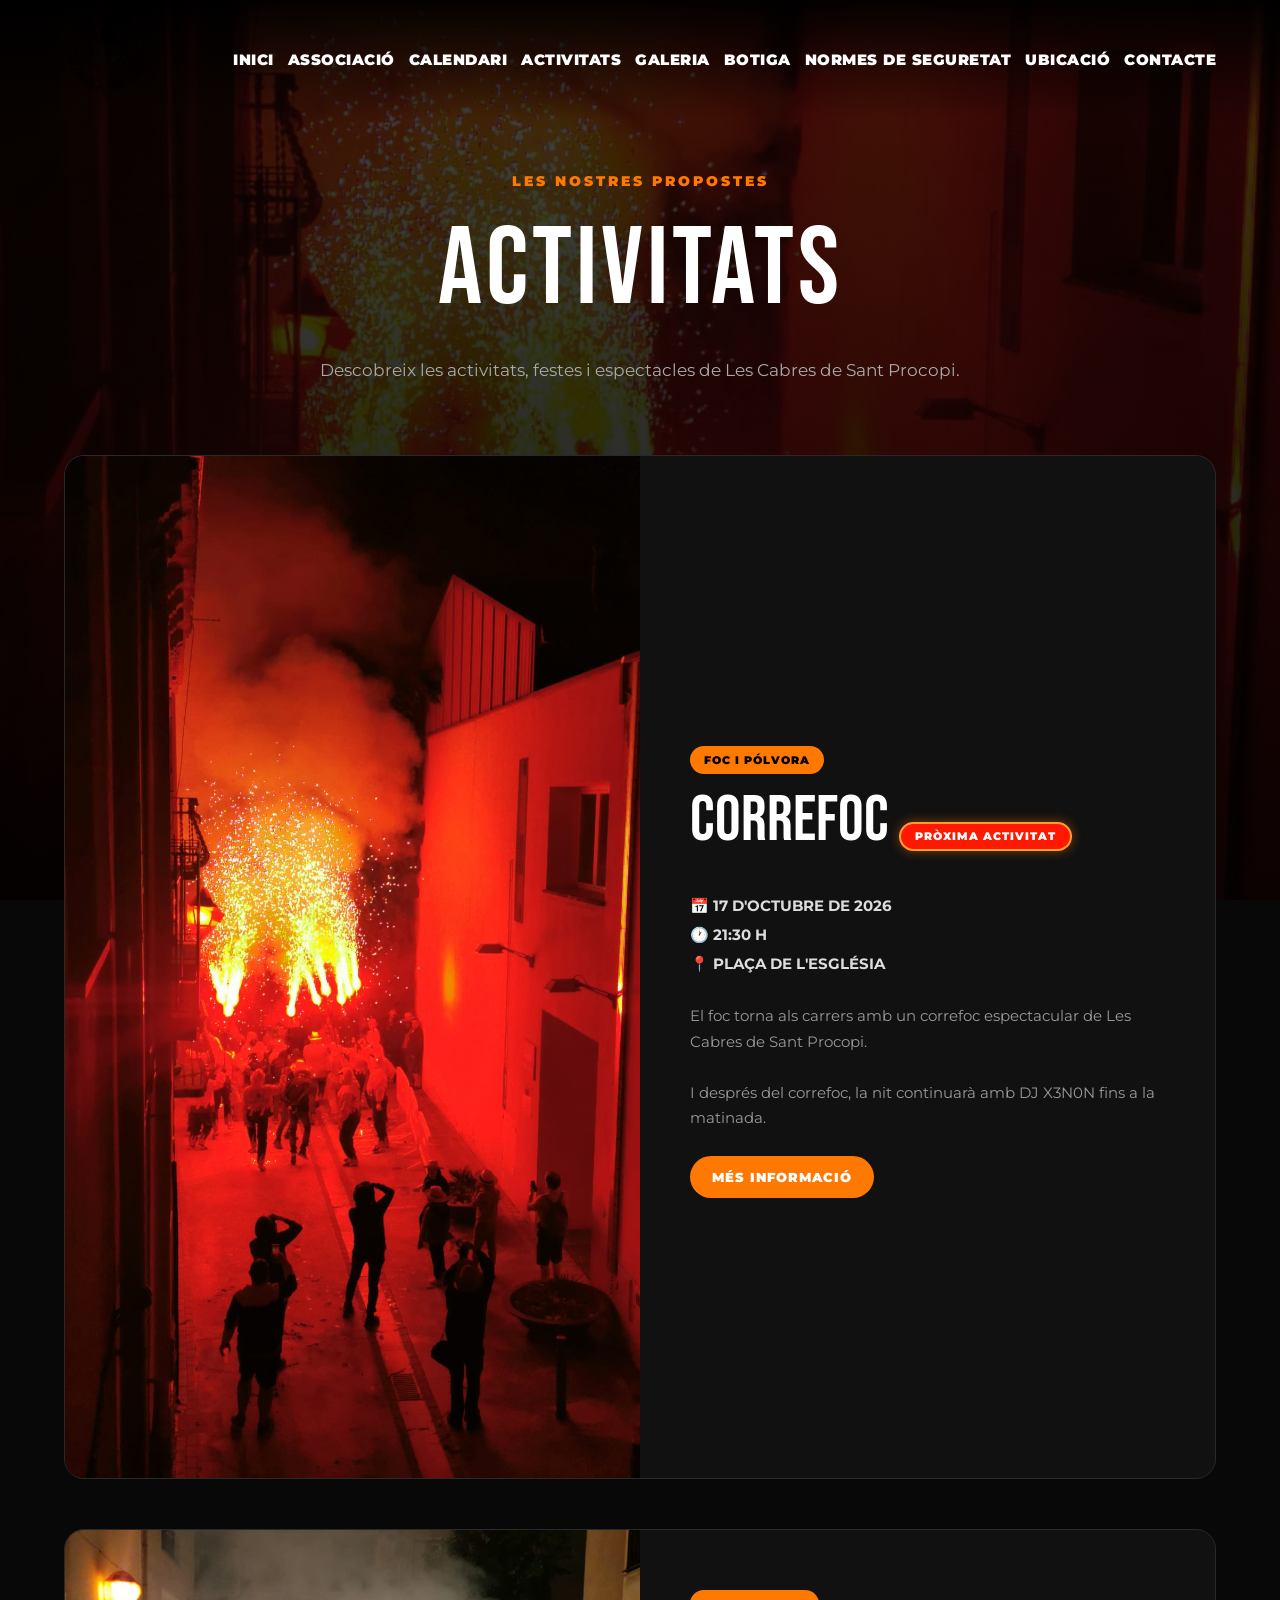
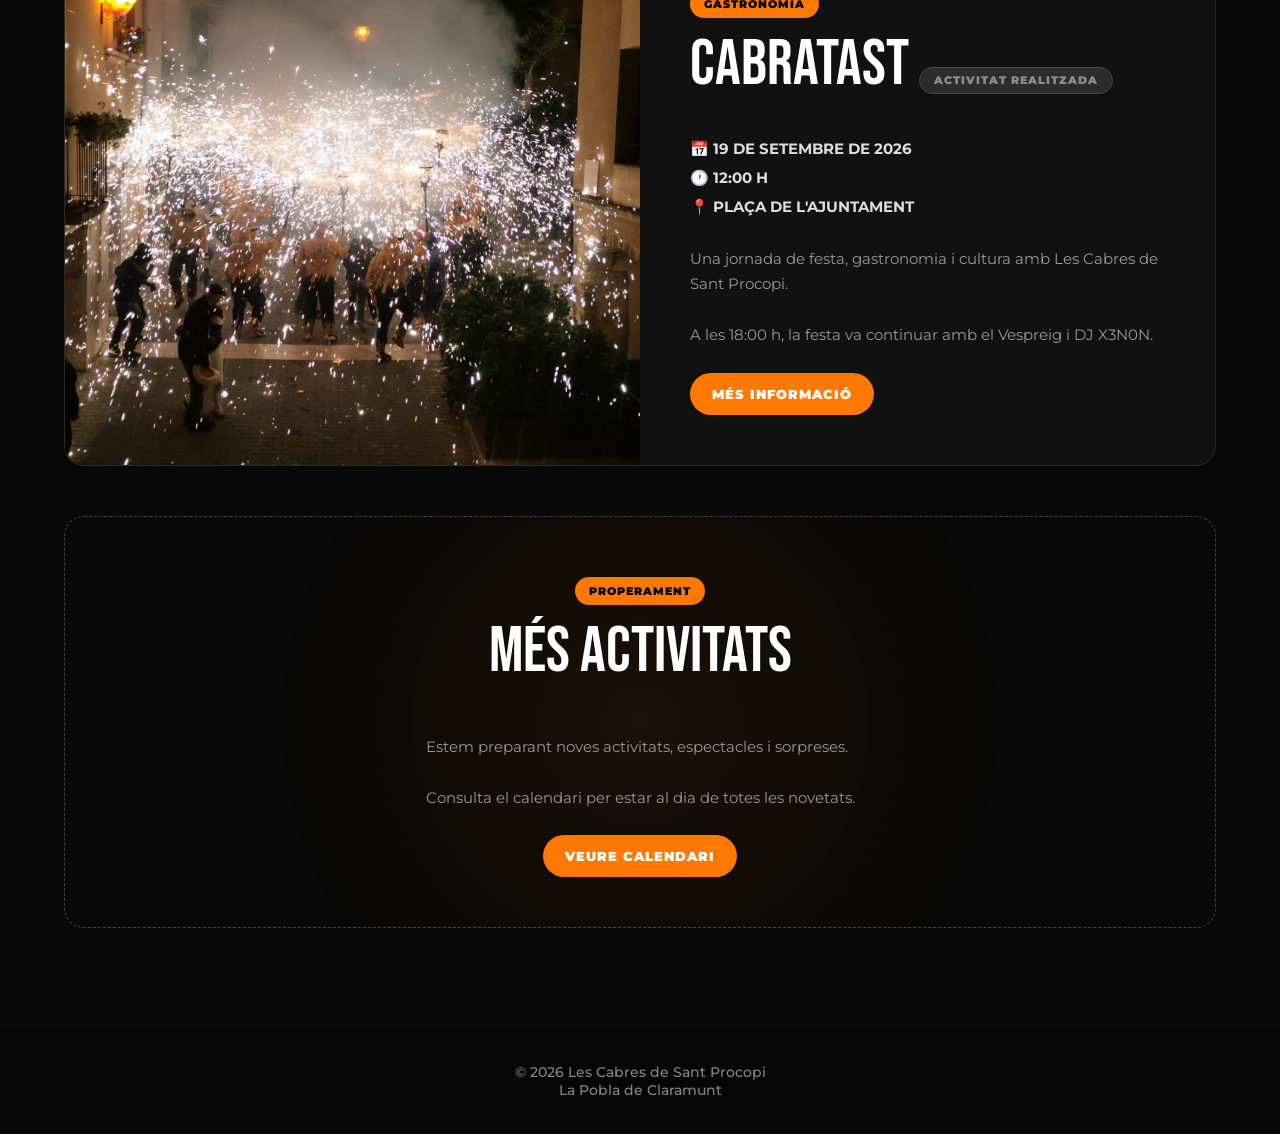
==== activitats.html @ ef7e0728 "Actualització de la web" ====
<!DOCTYPE html>
<html lang="ca">

<head>

    <meta charset="UTF-8">

    <meta name="viewport" content="width=device-width, initial-scale=1.0">

    <title>
        Activitats | Les Cabres de Sant Procopi
    </title>

    <link rel="stylesheet" href="css/estil.css">

</head>


<body>


    <header class="capcalera">

        <a href="index.html" class="logo">

            <img src="imatges/logo.png" alt="Les Cabres de Sant Procopi">

        </a>


        <nav class="menu">

            <a href="index.html">INICI</a>
            <a href="associacio.html">ASSOCIACIÓ</a>
            <a href="calendari.html">CALENDARI</a>
            <a href="activitats.html">ACTIVITATS</a>
            <a href="galeria.html">GALERIA</a>
            <a href="botiga.html">BOTIGA</a>
            <a href="normes de seguretat.html">NORMES DE SEGURETAT</a>
            <a href="ubicacio.html">UBICACIÓ</a>
            <a href="contacte.html">CONTACTE</a>

        </nav>

    </header>



    <main class="pagina-activitats">


        <section class="capcalera-activitats">

            <p class="petit-titol">
                LES NOSTRES PROPOSTES
            </p>

            <h1>
                ACTIVITATS
            </h1>

            <p>
                Descobreix les activitats, festes i
                espectacles de Les Cabres de Sant Procopi.
            </p>

        </section>



        <section class="llista-activitats">

            <!-- CORREFOC -->

            <article class="targeta-activitat">

                <div class="imatge-activitat">

                    <img src="imatges/foto3.jpg" alt="Correfoc">

                </div>


                <div class="contingut-activitat">

                    <span class="etiqueta-activitat">
                        FOC I PÓLVORA
                    </span>

                    <h2>
                        CORREFOC
                        <span class="etiqueta-activitat etiqueta-proxima">
                            PRÒXIMA ACTIVITAT
                        </span>
                    </h2>

                    <p class="data-activitat">
                        📅 17 D'OCTUBRE DE 2026
                    </p>

                    <p class="hora-activitat">
                        🕐 21:30 H
                    </p>

                    <p class="lloc-activitat">
                        📍 PLAÇA DE L'ESGLÉSIA
                    </p>

                    <p class="descripcio-activitat">

                        El foc torna als carrers amb un
                        correfoc espectacular de
                        Les Cabres de Sant Procopi.

                        <br><br>

                        I després del correfoc,
                        la nit continuarà amb
                        DJ X3N0N fins a la matinada.

                    </p>

                    <a href="correfoc.html" class="boto">
                        MÉS INFORMACIÓ
                    </a>

                </div>

            </article>
            <!-- CABRATAST -->

            <article class="targeta-activitat">

                <div class="imatge-activitat">

                    <img src="imatges/foto2.jpg" alt="Cabratast">

                </div>


                <div class="contingut-activitat">

                    <span class="etiqueta-activitat">
                        GASTRONOMIA
                    </span>

                    <h2>
                        CABRATAST
                        <span class="etiqueta-activitat etiqueta-passada">
                            ACTIVITAT REALITZADA
                        </span>
                    </h2>

                    <p class="data-activitat">
                        📅 19 DE SETEMBRE DE 2026
                    </p>

                    <p class="hora-activitat">
                        🕐 12:00 H
                    </p>

                    <p class="lloc-activitat">
                        📍 PLAÇA DE L'AJUNTAMENT
                    </p>

                    <p class="descripcio-activitat">

                        Una jornada de festa,
                        gastronomia i cultura amb
                        Les Cabres de Sant Procopi.

                        <br><br>

                        A les 18:00 h, la festa va continuar
                        amb el Vespreig i DJ X3N0N.

                    </p>

                    <a href="cabratast.html" class="boto">
                        MÉS INFORMACIÓ
                    </a>

                </div>

            </article>



            <!-- PROPERAMENT -->

            <article class="targeta-activitat targeta-propera">

                <div class="contingut-activitat">

                    <span class="etiqueta-activitat">
                        PROPERAMENT
                    </span>

                    <h2>
                        MÉS ACTIVITATS
                    </h2>

                    <p class="descripcio-activitat">

                        Estem preparant noves activitats,
                        espectacles i sorpreses.

                        <br><br>

                        Consulta el calendari per estar
                        al dia de totes les novetats.

                    </p>

                    <a href="calendari.html" class="boto">
                        VEURE CALENDARI
                    </a>

                </div>

            </article>


        </section>

    </main>



    <footer>

        <p>
            © 2026 Les Cabres de Sant Procopi
        </p>

        <p>
            La Pobla de Claramunt
        </p>

    </footer>


    <script src="js/script.js"></script>

</body>

</html>
---- css/estil.css ----
/* =====================================================
   LES CABRES DE SANT PROCOPI
   ESTIL GENERAL DE LA WEB
===================================================== */

@import url('https://fonts.googleapis.com/css2?family=Bebas+Neue&family=Montserrat:wght@400;500;600;700;800;900&display=swap');


/* =====================================================
   CONFIGURACIÓ GENERAL
===================================================== */

* {
    margin: 0;
    padding: 0;
    box-sizing: border-box;
}

html {
    scroll-behavior: smooth;
}

body {
    font-family: 'Montserrat', sans-serif;
    background-color: #080808;
    color: white;
}


/* =====================================================
   CAPÇALERA / MENÚ
===================================================== */

.capcalera {
    position: absolute;
    top: 0;
    left: 0;

    width: 100%;

    display: flex;
    align-items: center;
    justify-content: space-between;

    padding: 15px 5%;

    z-index: 100;

    background: linear-gradient(to bottom,
            rgba(0, 0, 0, 0.95),
            rgba(0, 0, 0, 0));
}

.logo {
    display: block;
}

.logo img {
    width: 85px;
    height: 85px;

    object-fit: contain;

    transition: 0.3s;
}

.logo img:hover {
    transform: scale(1.08);
}

.menu {
    display: flex;
    align-items: center;

    gap: 28px;
}

.menu a {
    color: white;

    text-decoration: none;

    font-family: 'Montserrat', sans-serif;

    font-size: 15px;

    font-weight: 900;

    text-transform: uppercase;

    letter-spacing: 0.5px;

    position: relative;

    transition: 0.3s;
}

.menu a:hover {
    color: #ff8c00;

    transform: translateY(-2px);
}

.menu a::after {
    content: "";

    position: absolute;

    left: 0;
    bottom: -8px;

    width: 0;
    height: 3px;

    border-radius: 5px;

    background-color: #ff8c00;

    transition: 0.3s;
}

.menu a:hover::after {
    width: 100%;
}


/* =====================================================
   PORTADA - INICI
===================================================== */

.portada {
    min-height: 100vh;

    display: flex;
    align-items: center;
    justify-content: center;

    text-align: center;

    position: relative;

    background:
        linear-gradient(rgba(0, 0, 0, 0.35),
            rgba(0, 0, 0, 0.9)),
        url("../imatges/foto1.jpg");

    background-size: cover;
    background-position: center;
}

.contingut-portada {
    padding: 140px 20px 70px;

    max-width: 1100px;
}

.logo-portada {
    width: 250px;
    max-width: 65vw;

    margin-bottom: 25px;

    filter:
        drop-shadow(0 0 10px rgba(255, 140, 0, 0.5)) drop-shadow(0 0 30px rgba(255, 140, 0, 0.25));

    transition: 0.4s;
}

.logo-portada:hover {
    transform: scale(1.05);

    filter:
        drop-shadow(0 0 15px rgba(255, 140, 0, 0.8)) drop-shadow(0 0 40px rgba(255, 140, 0, 0.5));
}

.portada h1 {
    font-family: 'Bebas Neue', sans-serif;

    font-size: clamp(55px, 9vw, 115px);

    font-weight: 400;

    letter-spacing: 5px;

    line-height: 0.95;

    color: white;

    text-shadow:
        0 4px 15px rgba(0, 0, 0, 0.9),
        0 0 30px rgba(0, 0, 0, 0.8);
}

.subtitol {
    font-family: 'Montserrat', sans-serif;

    font-size: clamp(20px, 3vw, 32px);

    font-weight: 900;

    text-transform: uppercase;

    letter-spacing: 5px;

    margin-top: 25px;
    margin-bottom: 40px;

    color: #ff9d2e;

    text-shadow:
        0 0 10px rgba(255, 140, 0, 0.4);
}


/* =====================================================
   BOTONS
===================================================== */

.botons-portada {
    display: flex;

    justify-content: center;
    align-items: center;

    gap: 18px;

    flex-wrap: wrap;
}

.boto {
    display: inline-block;

    padding: 16px 34px;

    background-color: #ff7800;

    color: white;

    text-decoration: none;

    border-radius: 50px;

    font-family: 'Montserrat', sans-serif;

    font-size: 15px;

    font-weight: 900;

    text-transform: uppercase;

    letter-spacing: 1px;

    transition: 0.3s;
}

.boto:hover {
    transform: translateY(-5px) scale(1.03);

    background-color: #ff9d2e;

    box-shadow:
        0 0 12px #ff7800,
        0 0 30px rgba(255, 120, 0, 0.5),
        0 0 60px rgba(255, 120, 0, 0.2);
}

.boto-secundari {
    background-color: rgba(0, 0, 0, 0.25);

    border: 2px solid #ff7800;

    backdrop-filter: blur(5px);
}

.boto-secundari:hover {
    background-color: #ff7800;
}


/* =====================================================
   PRESENTACIÓ
===================================================== */

.presentacio {
    text-align: center;

    max-width: 900px;

    margin: auto;

    padding: 110px 20px;
}

.presentacio h2 {
    font-family: 'Bebas Neue', sans-serif;

    font-size: 65px;

    letter-spacing: 3px;

    margin-bottom: 25px;

    color: #ff8c00;
}

.presentacio p {
    font-size: 18px;

    font-weight: 500;

    line-height: 1.8;

    margin-bottom: 12px;

    color: #dddddd;
}


/* =====================================================
   TARGETES
===================================================== */

.apartats {
    display: grid;

    grid-template-columns:
        repeat(3, 1fr);

    gap: 25px;

    max-width: 1150px;

    margin: auto;

    padding: 20px;
}

.targeta {
    padding: 45px 30px;

    background-color: #111111;

    border: 1px solid #292929;

    border-radius: 18px;

    text-align: center;

    text-decoration: none;

    color: white;

    transition: 0.35s;
}

.targeta:hover {
    transform: translateY(-10px);

    border-color: #ff7800;

    box-shadow:
        0 0 20px rgba(255, 120, 0, 0.2),
        0 0 45px rgba(255, 120, 0, 0.08);
}

.icona {
    font-size: 50px;

    display: block;

    margin-bottom: 20px;
}

.targeta h3 {
    font-family: 'Bebas Neue', sans-serif;

    font-size: 38px;

    letter-spacing: 2px;

    color: #ff8c00;

    margin-bottom: 12px;
}

.targeta p {
    font-size: 15px;

    font-weight: 500;

    color: #cccccc;

    line-height: 1.6;
}


/* =====================================================
   BOTIGA
===================================================== */

.seccio-botiga {
    text-align: center;

    margin-top: 100px;

    padding: 120px 20px;

    background:
        linear-gradient(rgba(0, 0, 0, 0.7),
            rgba(0, 0, 0, 0.92)),
        url("../imatges/foto2.jpg");

    background-size: cover;

    background-position: center;
}

.seccio-botiga h2 {
    font-family: 'Bebas Neue', sans-serif;

    font-size: 70px;

    letter-spacing: 3px;

    color: #ff8c00;

    margin-bottom: 15px;
}

.seccio-botiga p {
    font-size: 18px;

    font-weight: 500;

    margin-bottom: 35px;
}


/* =====================================================
   PÀGINES INTERIORS
===================================================== */

.pagina {
    padding-top: 120px;
}


/* =====================================================
   CAPÇALERA DE LES PÀGINES
===================================================== */

.capcalera-pagina {
    min-height: 45vh;

    display: flex;

    flex-direction: column;

    align-items: center;

    justify-content: center;

    text-align: center;

    padding: 80px 20px;

    background:
        linear-gradient(rgba(0, 0, 0, 0.55),
            rgba(0, 0, 0, 0.9)),
        url("../imatges/foto3.jpg");

    background-size: cover;

    background-position: center;
}

.capcalera-pagina h1 {
    font-family: 'Bebas Neue', sans-serif;

    font-size: clamp(60px, 10vw, 110px);

    letter-spacing: 5px;

    line-height: 1;

    color: white;

    text-shadow:
        0 0 20px rgba(0, 0, 0, 0.9);
}

.capcalera-pagina p {
    margin-top: 20px;

    font-size: 20px;

    font-weight: 900;

    color: #ff9d2e;

    text-transform: uppercase;

    letter-spacing: 3px;
}


/* =====================================================
   ASSOCIACIÓ
===================================================== */

.contingut-associacio {
    max-width: 1150px;

    margin: auto;

    padding: 100px 25px;

    display: grid;

    grid-template-columns: 1fr 1fr;

    gap: 60px;

    align-items: center;
}

.text-associacio h2 {
    font-family: 'Bebas Neue', sans-serif;

    font-size: 65px;

    letter-spacing: 3px;

    color: #ff8c00;

    margin-bottom: 25px;
}

.text-associacio p {
    color: #dddddd;

    font-size: 17px;

    font-weight: 500;

    line-height: 1.8;

    margin-bottom: 20px;
}

.imatge-associacio {
    overflow: hidden;

    border-radius: 20px;

    border: 1px solid #333;

    box-shadow:
        0 0 30px rgba(255, 120, 0, 0.1);
}

.imatge-associacio img {
    width: 100%;

    display: block;

    transition: 0.5s;
}

.imatge-associacio:hover img {
    transform: scale(1.06);
}


/* =====================================================
   FOC I TRADICIÓ
===================================================== */

.seccio-foc {
    text-align: center;

    max-width: 900px;

    margin: auto;

    padding: 80px 25px 110px;
}

.seccio-foc h2 {
    font-family: 'Bebas Neue', sans-serif;

    font-size: 70px;

    letter-spacing: 3px;

    color: #ff8c00;

    margin-bottom: 20px;
}

.seccio-foc p {
    color: #cccccc;

    font-size: 18px;

    line-height: 1.8;
}

.enllacos {
    max-width: 900px;

    margin: auto;

    padding: 0 25px 100px;

    display: grid;

    grid-template-columns: 1fr 1fr;

    gap: 25px;
}


/* =====================================================
   CALENDARI
===================================================== */

.zona-calendari {
    max-width: 1100px;

    margin: auto;

    padding: 100px 25px;

    display: grid;

    grid-template-columns: 1.4fr 0.8fr;

    gap: 40px;

    align-items: start;
}

.calendari {
    background-color: #111111;

    border: 1px solid #292929;

    border-radius: 20px;

    padding: 30px;

    box-shadow:
        0 0 30px rgba(255, 120, 0, 0.08);
}

.capcalera-calendari {
    display: flex;

    align-items: center;

    justify-content: space-between;

    margin-bottom: 30px;
}

.capcalera-calendari h2 {
    font-family: 'Bebas Neue', sans-serif;

    font-size: 45px;

    letter-spacing: 2px;

    color: white;

    text-align: center;
}

.boto-calendari {
    width: 48px;

    height: 48px;

    border-radius: 50%;

    border: 2px solid #ff7800;

    background-color: transparent;

    color: #ff7800;

    font-size: 35px;

    line-height: 35px;

    cursor: pointer;

    transition: 0.3s;
}

.boto-calendari:hover {
    background-color: #ff7800;

    color: white;

    transform: scale(1.1);

    box-shadow:
        0 0 20px rgba(255, 120, 0, 0.5);
}

.dies-setmana {
    display: grid;

    grid-template-columns:
        repeat(7, 1fr);

    gap: 8px;

    margin-bottom: 10px;
}

.dies-setmana div {
    text-align: center;

    font-size: 13px;

    font-weight: 900;

    color: #ff8c00;

    padding: 10px 0;
}

.dies-calendari {
    display: grid;

    grid-template-columns:
        repeat(7, 1fr);

    gap: 8px;
}


/* =====================================================
   DIES CALENDARI
===================================================== */

.dia {
    width: 100%;

    aspect-ratio: 1 / 1;

    border: 1px solid #292929;

    background-color: #181818;

    color: white;

    border-radius: 10px;

    font-family: 'Montserrat', sans-serif;

    font-size: 15px;

    font-weight: 700;

    cursor: pointer;

    transition: 0.25s;

    box-sizing: border-box;
}

.dia:hover {
    background-color: #ff7800;

    border-color: #ff7800;

    transform: scale(1.05);

    box-shadow:
        0 0 15px rgba(255, 120, 0, 0.35);
}

.dia.buit {
    visibility: hidden;

    pointer-events: none;
}

.dia.avui {
    border: 2px solid #ff9d2e;

    color: #ff9d2e;
}


/* =====================================================
   ACTIVITATS DEL CALENDARI
===================================================== */

.dia.te-activitat {
    position: relative;

    display: flex;

    flex-direction: column;

    align-items: center;

    justify-content: center;

    gap: 3px;

    background: #ff7800;

    color: #000;

    border: 3px solid #ff9d2e;

    font-weight: 900;

    box-shadow:
        0 0 20px rgba(255, 120, 0, 0.65);
}

.dia.te-activitat:hover {
    background: #ff9d2e;

    transform: scale(1.06);

    box-shadow:
        0 0 25px rgba(255, 120, 0, 0.75);
}


/* ACTIVITAT FUTURA */

.dia.activitat-futura {
    background: #ff7800;

    color: #000;

    border: 3px solid #ff9d2e;

    opacity: 1;
}


/* ACTIVITAT PASSADA */

.dia.activitat-passada {
    background: #3a3a3a;

    color: #999;

    border: 2px solid #555;

    box-shadow: none;

    opacity: 0.65;
}

.dia.activitat-passada:hover {
    background: #4a4a4a;

    transform: scale(1.04);

    opacity: 0.85;
}


/* TEXT DINS DEL QUADRAT */

.dia .estat-activitat {
    display: block;

    font-family: 'Montserrat', sans-serif;

    font-size: 7px;

    line-height: 1;

    font-weight: 900;

    letter-spacing: 0;

    pointer-events: none;
}

.dia.activitat-futura .estat-activitat {
    color: #000;
}

.dia.activitat-passada .estat-activitat {
    color: #aaa;
}


/* =====================================================
   INFORMACIÓ DEL CALENDARI
===================================================== */

.informacio-activitat {
    background-color: #111111;

    border: 1px solid #292929;

    border-radius: 20px;

    padding: 45px 30px;

    text-align: center;

    min-height: 280px;

    display: flex;

    flex-direction: column;

    justify-content: center;

    align-items: center;

    transition: 0.3s;
}

.informacio-activitat:hover {
    border-color: #ff7800;

    box-shadow:
        0 0 25px rgba(255, 120, 0, 0.12);
}

.icona-calendari {
    font-size: 55px;

    margin-bottom: 15px;
}

.informacio-activitat h2 {
    font-family: 'Bebas Neue', sans-serif;

    font-size: 40px;

    letter-spacing: 2px;

    color: #ff8c00;

    margin-bottom: 15px;
}

.informacio-activitat p {
    color: #cccccc;

    font-size: 15px;

    line-height: 1.6;
}

.detalls-activitat {
    width: 100%;

    text-align: left;

    margin: 15px 0;
}

.detalls-activitat p {
    padding: 8px 0;

    border-bottom: 1px solid #292929;
}

.detalls-activitat strong {
    color: #ff9d2e;
}

.descripcio-activitat {
    margin-top: 10px;

    text-align: left;
}

.boto-calendari-enllac {
    margin-top: 25px;

    padding: 13px 25px;

    font-size: 13px;
}


/* =====================================================
   PEU DE PÀGINA
===================================================== */

footer {
    text-align: center;

    padding: 35px 20px;

    background-color: #050505;

    color: #888888;

    font-size: 14px;

    font-weight: 500;
}


/* =====================================================
   PÀGINA CORREFOC
===================================================== */

.hero-correfoc {
    min-height: 85vh;

    display: flex;

    align-items: center;

    justify-content: center;

    text-align: center;

    padding: 150px 25px 100px;

    position: relative;

    background:
        linear-gradient(rgba(0, 0, 0, 0.35),
            rgba(0, 0, 0, 0.95)),
        url("../imatges/foto3.jpg");

    background-size: cover;

    background-position: center;
}

.hero-correfoc::after {
    content: "";

    position: absolute;

    inset: 0;

    background:
        radial-gradient(circle at center,
            rgba(255, 120, 0, 0.18),
            transparent 55%);

    pointer-events: none;
}

.hero-correfoc-contingut {
    position: relative;

    z-index: 2;

    max-width: 1000px;
}

.etiqueta-correfoc {
    display: inline-block;

    padding: 10px 20px;

    border: 1px solid #ff7800;

    border-radius: 50px;

    color: #ff9d2e;

    font-size: 13px;

    font-weight: 900;

    letter-spacing: 3px;

    margin-bottom: 25px;
}

.hero-correfoc h1 {
    font-family: 'Bebas Neue', sans-serif;

    font-size: clamp(90px,
            17vw,
            200px);

    line-height: 0.8;

    letter-spacing: 8px;

    color: white;

    text-shadow:
        0 0 10px rgba(255, 255, 255, 0.3),
        0 0 35px rgba(255, 120, 0, 0.4),
        0 10px 30px rgba(0, 0, 0, 0.9);
}

.subtitol-correfoc {
    margin-top: 35px;

    margin-bottom: 50px;

    font-size: 21px;

    font-weight: 700;

    letter-spacing: 3px;

    text-transform: uppercase;

    color: #ff9d2e;
}

.info-correfoc {
    display: flex;

    justify-content: center;

    align-items: stretch;

    flex-wrap: wrap;

    gap: 15px;
}

.info-item {
    min-width: 220px;

    padding: 20px 25px;

    background: rgba(10, 10, 10, 0.8);

    border: 1px solid #333;

    border-radius: 12px;

    backdrop-filter: blur(8px);

    display: flex;

    flex-direction: column;

    gap: 8px;
}

.info-item span {
    font-size: 27px;
}

.info-item strong {
    font-size: 13px;

    letter-spacing: 1px;

    color: white;
}

.contingut-correfoc {
    max-width: 1100px;

    margin: auto;

    padding: 120px 25px;

    display: grid;

    grid-template-columns: 1.3fr 0.7fr;

    gap: 70px;

    align-items: center;
}

.petit-titol {
    color: #ff8c00;

    font-size: 13px;

    font-weight: 900;

    letter-spacing: 4px;
}

.text-correfoc h2 {
    font-family: 'Bebas Neue', sans-serif;

    font-size: 80px;

    line-height: 0.9;

    letter-spacing: 3px;

    margin: 15px 0 30px;
}

.text-correfoc p {
    color: #cccccc;

    font-size: 17px;

    line-height: 1.9;

    margin-bottom: 20px;
}

.text-correfoc strong {
    color: #ff9d2e;
}

.targeta-dades-correfoc {
    background: #111111;

    border: 1px solid #292929;

    border-radius: 20px;

    padding: 40px 30px;

    box-shadow:
        0 0 35px rgba(255,
            120,
            0,
            0.08);
}

.icona-foc {
    font-size: 55px;

    margin-bottom: 10px;
}

.targeta-dades-correfoc h3 {
    font-family: 'Bebas Neue', sans-serif;

    color: #ff8c00;

    font-size: 40px;

    letter-spacing: 2px;

    margin-bottom: 25px;
}

.dada-correfoc {
    display: flex;

    flex-direction: column;

    gap: 5px;

    padding: 15px 0;

    border-bottom: 1px solid #292929;
}

.dada-correfoc:last-child {
    border-bottom: none;
}

.dada-correfoc span {
    color: #777;

    font-size: 11px;

    font-weight: 900;

    letter-spacing: 2px;
}

.dada-correfoc strong {
    color: white;

    font-size: 15px;
}

.seccio-dj {
    min-height: 55vh;

    display: flex;

    align-items: center;

    justify-content: center;

    text-align: center;

    padding: 100px 25px;

    background:
        linear-gradient(rgba(0, 0, 0, 0.6),
            rgba(0, 0, 0, 0.9)),
        url("../imatges/foto2.jpg");

    background-size: cover;

    background-position: center;
}

.dj-contingut {
    max-width: 850px;
}

.dj-contingut h2 {
    font-family: 'Bebas Neue', sans-serif;

    font-size: clamp(80px,
            12vw,
            150px);

    line-height: 0.9;

    letter-spacing: 5px;

    margin: 20px 0;

    color: white;

    text-shadow:
        0 0 30px rgba(255,
            120,
            0,
            0.4);
}

.dj-contingut p {
    font-size: 20px;

    color: #cccccc;

    margin-bottom: 30px;
}

.dj-etiqueta {
    display: inline-block;

    padding: 14px 25px;

    border-radius: 50px;

    background: #ff7800;

    color: white;

    font-size: 13px;

    font-weight: 900;

    letter-spacing: 2px;
}

.tornar-calendari {
    text-align: center;

    padding: 110px 25px;
}

.tornar-calendari h2 {
    font-family: 'Bebas Neue', sans-serif;

    font-size: 65px;

    letter-spacing: 3px;

    color: #ff8c00;

    margin-bottom: 15px;
}

.tornar-calendari p {
    color: #cccccc;

    margin-bottom: 30px;
}


/* =====================================================
   CABRATAST
===================================================== */

.hero-cabratast {
    min-height: 75vh;

    display: flex;

    align-items: center;

    justify-content: center;

    text-align: center;

    padding: 100px 30px;

    position: relative;

    overflow: hidden;

    background:
        linear-gradient(rgba(0, 0, 0, 0.70),
            rgba(0, 0, 0, 0.88)),
        url("../imatges/foto2.jpg") center/cover no-repeat;
}

.hero-cabratast::after {
    content: "";

    position: absolute;

    inset: 0;

    background:
        radial-gradient(circle at center,
            rgba(255, 90, 0, 0.20),
            transparent 55%);

    pointer-events: none;
}

.hero-cabratast-contingut {
    position: relative;

    z-index: 2;

    max-width: 1000px;
}

.etiqueta-cabratast {
    display: inline-block;

    margin-bottom: 15px;

    font-family: "Montserrat", sans-serif;

    font-size: 13px;

    font-weight: 800;

    letter-spacing: 4px;

    color: #ff6500;
}

.hero-cabratast h1 {
    margin: 0;

    font-family: "Bebas Neue", sans-serif;

    font-size: clamp(80px,
            14vw,
            190px);

    line-height: 0.85;

    letter-spacing: 4px;

    color: white;
}

.subtitol-cabratast {
    margin: 25px 0 40px;

    font-family: "Montserrat", sans-serif;

    font-size: 20px;

    font-weight: 600;

    color: #dddddd;
}

.info-cabratast {
    display: flex;

    justify-content: center;

    flex-wrap: wrap;

    gap: 18px;
}

.info-cabratast .info-item {
    display: flex;

    align-items: center;

    gap: 10px;

    padding: 15px 22px;

    border: 1px solid rgba(255,
            101,
            0,
            0.5);

    background: rgba(0,
            0,
            0,
            0.65);
}

.info-cabratast .info-item span {
    font-size: 20px;
}

.info-cabratast .info-item strong {
    font-family: "Montserrat", sans-serif;

    font-size: 12px;

    letter-spacing: 1px;

    color: white;
}

.activitat-passada {
    display: inline-block;

    margin-top: 30px;

    padding: 10px 22px;

    font-family: "Montserrat", sans-serif;

    font-size: 11px;

    font-weight: 900;

    letter-spacing: 2px;

    border: 1px solid #777;

    color: #bbbbbb;
}

.contingut-cabratast {
    max-width: 1200px;

    margin: 0 auto;

    padding: 100px 30px;

    display: grid;

    grid-template-columns: 1.4fr 0.8fr;

    gap: 70px;

    align-items: center;
}

.text-cabratast h2 {
    margin: 10px 0 30px;

    font-family: "Bebas Neue", sans-serif;

    font-size: 70px;

    letter-spacing: 2px;
}

.text-cabratast p {
    margin-bottom: 20px;

    font-family: "Montserrat", sans-serif;

    font-size: 16px;

    line-height: 1.8;

    color: #cccccc;
}

.text-cabratast strong {
    color: white;
}

.targeta-dades-cabratast {
    padding: 45px 35px;

    background: #111;

    border: 1px solid #2b2b2b;

    text-align: center;
}

.icona-cabratast {
    font-size: 60px;

    margin-bottom: 10px;
}

.targeta-dades-cabratast h3 {
    margin-bottom: 30px;

    font-family: "Bebas Neue", sans-serif;

    font-size: 35px;

    letter-spacing: 2px;
}

.dada-cabratast {
    padding: 18px 0;

    border-top: 1px solid #292929;
}

.dada-cabratast span {
    display: block;

    margin-bottom: 5px;

    font-family: "Montserrat", sans-serif;

    font-size: 10px;

    font-weight: 800;

    letter-spacing: 2px;

    color: #888;
}

.dada-cabratast strong {
    font-family: "Montserrat", sans-serif;

    font-size: 14px;

    color: white;
}

.seccio-vespreig {
    min-height: 500px;

    display: flex;

    align-items: center;

    justify-content: center;

    padding: 90px 30px;

    text-align: center;

    background:
        linear-gradient(rgba(0, 0, 0, 0.65),
            rgba(0, 0, 0, 0.85)),
        url("../imatges/foto3.jpg") center/cover no-repeat;
}

.vespreig-contingut {
    max-width: 800px;
}

.vespreig-contingut h2 {
    margin: 10px 0 20px;

    font-family: "Bebas Neue", sans-serif;

    font-size: 90px;

    letter-spacing: 3px;

    color: white;
}

.vespreig-contingut p {
    margin-bottom: 30px;

    font-family: "Montserrat", sans-serif;

    font-size: 17px;

    line-height: 1.7;

    color: #ddd;
}


/* =====================================================
   PÀGINA ACTIVITATS
===================================================== */

/* =====================================================
   FONS DE LA PÀGINA ACTIVITATS
===================================================== */

.pagina-activitats {
    position: relative;

    width: 100%;
    max-width: none;

    min-height: 100vh;

    padding: 150px 5% 100px;

    background:
        linear-gradient(rgba(0, 0, 0, 0.72),
            rgba(0, 0, 0, 0.92)),
        url("../imatges/foto3.jpg");

    background-size: cover;

    background-position: center;

    background-attachment: fixed;
}


/* CAPÇALERA */

.capcalera-activitats {
    text-align: center;

    margin-bottom: 70px;
}

.capcalera-activitats .petit-titol {
    color: #ff7800;

    font-size: 14px;

    font-weight: 900;

    letter-spacing: 3px;

    margin-bottom: 10px;
}

.capcalera-activitats h1 {
    font-family: 'Bebas Neue', sans-serif;

    font-size: clamp(60px,
            9vw,
            110px);

    color: white;

    font-weight: 400;

    letter-spacing: 4px;
}

.capcalera-activitats p {
    max-width: 700px;

    margin: 20px auto 0;

    color: #aaa;

    font-size: 17px;

    line-height: 1.7;
}


/* LLISTA */

.llista-activitats {
    display: flex;

    flex-direction: column;

    gap: 50px;
}


/* TARGETA */

.targeta-activitat {
    display: grid;

    grid-template-columns: 1fr 1fr;

    background: #111;

    border: 1px solid #292929;

    border-radius: 20px;

    overflow: hidden;

    transition: 0.3s ease;
}

.targeta-activitat:hover {
    border-color: #ff7800;

    transform: translateY(-5px);

    box-shadow:
        0 15px 40px rgba(255,
            120,
            0,
            0.18);
}


/* IMATGE */

.imatge-activitat {
    min-height: 430px;

    overflow: hidden;
}

.imatge-activitat img {
    width: 100%;

    height: 100%;

    object-fit: cover;

    display: block;

    transition: 0.5s ease;
}

.targeta-activitat:hover .imatge-activitat img {
    transform: scale(1.05);
}


/* CONTINGUT */

.contingut-activitat {
    padding: 50px;

    display: flex;

    flex-direction: column;

    justify-content: center;
}

.etiqueta-activitat {
    display: inline-block;

    width: fit-content;

    padding: 7px 12px;

    background: #ff7800;

    color: #000;

    border-radius: 5px;

    font-size: 11px;

    font-weight: 900;

    letter-spacing: 1px;

    margin-bottom: 15px;
}

.contingut-activitat h2 {
    margin: 0 0 25px;

    color: white;

    font-family: 'Bebas Neue', sans-serif;

    font-size: clamp(45px,
            5vw,
            70px);

    font-weight: 400;

    line-height: 1;
}

.contingut-activitat .data-activitat,
.contingut-activitat .hora-activitat,
.contingut-activitat .lloc-activitat {
    margin: 5px 0;

    color: #ddd;

    font-size: 15px;

    font-weight: 700;
}

.contingut-activitat .descripcio-activitat {
    margin: 25px 0;

    color: #999;

    line-height: 1.7;

    font-size: 15px;

    text-align: left;
}

.targeta-activitat .boto {
    width: fit-content;

    padding: 13px 22px;

    font-size: 13px;

    border-radius: 50px;
}

.targeta-propera {
    grid-template-columns: 1fr;

    border-style: dashed;

    border-color: #444;

    background:
        radial-gradient(circle at center,
            rgba(255, 120, 0, 0.08),
            transparent 60%);
}

.targeta-propera .contingut-activitat {
    text-align: center;

    align-items: center;

    min-height: 300px;
}


/* =====================================================
   MÒBIL
===================================================== */

@media (max-width: 850px) {

    .capcalera {
        flex-direction: column;

        gap: 10px;

        padding: 10px;
    }

    .logo img {
        width: 65px;

        height: 65px;
    }

    .menu {
        gap: 12px;

        flex-wrap: wrap;

        justify-content: center;
    }

    .menu a {
        font-size: 11px;
    }

    .apartats {
        grid-template-columns: 1fr;
    }

    .portada h1 {
        font-size: clamp(50px,
                15vw,
                80px);

        letter-spacing: 2px;
    }

    .subtitol {
        font-size: 18px;

        letter-spacing: 3px;
    }

    .presentacio h2 {
        font-size: 52px;
    }

    .seccio-botiga h2 {
        font-size: 55px;
    }

    .contingut-associacio {
        grid-template-columns: 1fr;

        padding: 70px 20px;
    }

    .text-associacio h2 {
        font-size: 55px;
    }

    .seccio-foc h2 {
        font-size: 55px;
    }

    .enllacos {
        grid-template-columns: 1fr;
    }

    .zona-calendari {
        grid-template-columns: 1fr;

        padding: 70px 20px;
    }

    .calendari {
        padding: 20px;
    }

    .capcalera-calendari h2 {
        font-size: 35px;
    }

    .boto-calendari {
        width: 42px;

        height: 42px;

        font-size: 28px;
    }

    .dia {
        font-size: 13px;

        border-radius: 7px;
    }

    .hero-correfoc {
        min-height: 80vh;

        padding-top: 170px;
    }

    .hero-correfoc h1 {
        font-size: 90px;

        letter-spacing: 4px;
    }

    .subtitol-correfoc {
        font-size: 16px;
    }

    .info-correfoc {
        flex-direction: column;
    }

    .info-item {
        width: 100%;
    }

    .contingut-correfoc {
        grid-template-columns: 1fr;

        padding: 80px 20px;

        gap: 45px;
    }

    .text-correfoc h2 {
        font-size: 60px;
    }

    .seccio-dj {
        min-height: 50vh;
    }

    .tornar-calendari h2 {
        font-size: 50px;
    }

    .hero-cabratast {
        min-height: 80vh;

        padding: 80px 20px;
    }

    .hero-cabratast h1 {
        font-size: 90px;
    }

    .subtitol-cabratast {
        font-size: 16px;
    }

    .info-cabratast {
        flex-direction: column;
    }

    .info-cabratast .info-item {
        justify-content: center;
    }

    .contingut-cabratast {
        grid-template-columns: 1fr;

        gap: 45px;

        padding: 70px 20px;
    }

    .text-cabratast h2 {
        font-size: 55px;
    }

    .vespreig-contingut h2 {
        font-size: 70px;
    }

    .pagina-activitats {
        width: 92%;

        padding: 120px 0 50px;
    }

    .capcalera-activitats {
        margin-bottom: 45px;
    }

    .targeta-activitat {
        grid-template-columns: 1fr;
    }

    .imatge-activitat {
        min-height: 280px;

        max-height: 320px;
    }

    .contingut-activitat {
        padding: 30px;
    }

    .contingut-activitat h2 {
        font-size: 48px;
    }

    .targeta-propera .contingut-activitat {
        min-height: 260px;
    }

}

/* ========================================
   ETIQUETES D'ACTIVITATS
======================================== */

.etiqueta-activitat {
    display: inline-block;
    margin: 10px 0 15px;
    padding: 7px 14px;

    border-radius: 999px;

    font-family: 'Montserrat', sans-serif;
    font-size: 11px;
    font-weight: 900;
    letter-spacing: 1px;

    text-transform: uppercase;
}


/* PRÒXIMA ACTIVITAT */

.etiqueta-proxima {
    background: #ff1900;
    color: #ffffff;

    border: 2px solid #ff9d2e;

    box-shadow:
        0 0 12px rgba(255, 120, 0, 0.45);
}


/* ACTIVITAT REALITZADA */

.etiqueta-passada {
    background: #333;
    color: #aaa;

    border: 1px solid #555;

    opacity: 0.8;
}


/* Mòbil */

@media (max-width: 850px) {

    .etiqueta-activitat {
        font-size: 9px;
        padding: 6px 11px;
        margin: 8px 0 12px;
    }

}

/* ========================================
   BOTIGA
======================================== */

.botiga {
    width: 90%;
    max-width: 1200px;
    margin: 0 auto;
    padding: 70px 0 100px;
}


.botiga-introduccio {
    text-align: center;
    margin-bottom: 50px;
}


.botiga-introduccio h2 {
    margin: 0 0 10px;

    font-family: 'Anton', sans-serif;
    font-size: 42px;
    letter-spacing: 1px;
}


.botiga-introduccio p {
    color: #aaa;
    font-size: 16px;
}


/* ========================================
   GRAELLA DE PRODUCTES
======================================== */

.graella-productes {
    display: grid;

    grid-template-columns:
        repeat(3, 1fr);

    gap: 30px;
}


/* ========================================
   TARGETA PRODUCTE
======================================== */

.producte {
    background: #181818;

    border: 1px solid #292929;

    border-radius: 14px;

    padding: 25px;

    text-align: center;

    transition: 0.25s;
}


.producte:hover {
    transform: translateY(-6px);

    border-color: #ff7800;

    box-shadow:
        0 10px 30px rgba(255, 120, 0, 0.20);
}


/* FOTO PRODUCTE */

.producte-imatge {
    width: 100%;
    height: 240px;

    display: flex;

    align-items: center;
    justify-content: center;

    margin-bottom: 20px;

    background: #111;

    border-radius: 10px;

    overflow: hidden;
}


.producte-imatge img {
    width: 100%;
    height: 100%;

    object-fit: contain;
}


.producte-imatge .sense-foto {
    color: #555;

    font-size: 50px;
}


/* NOM */

.producte h3 {
    margin: 10px 0;

    font-family: 'Anton', sans-serif;

    font-size: 28px;

    letter-spacing: 1px;
}


/* PREU */

.preu-producte {
    color: #ff7800;

    font-size: 22px;

    font-weight: 900;

    margin-bottom: 20px;
}


/* ========================================
   OPCIONS
======================================== */

.opcio-producte {
    margin-bottom: 18px;

    text-align: left;
}


.opcio-producte label {
    display: block;

    margin-bottom: 7px;

    color: #aaa;

    font-size: 12px;

    font-weight: 800;

    text-transform: uppercase;
}


.opcio-producte select {
    width: 100%;

    padding: 12px;

    background: #101010;

    color: white;

    border: 1px solid #444;

    border-radius: 7px;

    font-family: 'Montserrat', sans-serif;

    font-size: 14px;

    cursor: pointer;
}


.opcio-producte select:focus {
    outline: none;

    border-color: #ff7800;
}


/* ========================================
   BOTÓ AFEGIR
======================================== */

.boto-afegir {
    width: 100%;

    padding: 13px;

    border: none;

    border-radius: 8px;

    background: #ff7800;

    color: #000;

    font-family: 'Montserrat', sans-serif;

    font-size: 13px;

    font-weight: 900;

    cursor: pointer;

    transition: 0.25s;
}


.boto-afegir:hover {
    background: #ff9d2e;

    transform: scale(1.03);

    box-shadow:
        0 0 18px rgba(255, 120, 0, 0.45);
}


/* ========================================
   BOTÓ FLOTANT CARRÉT
======================================== */

.boto-carret {
    position: fixed;

    right: 25px;
    bottom: 25px;

    width: 65px;
    height: 65px;

    border: 2px solid #ff9d2e;

    border-radius: 50%;

    background: #ff7800;

    color: #000;

    font-size: 25px;

    cursor: pointer;

    z-index: 1000;

    box-shadow:
        0 0 25px rgba(255, 120, 0, 0.45);

    transition: 0.25s;
}


.boto-carret:hover {
    transform: scale(1.08);
}


/* NÚMERO */

#numero-carret {
    position: absolute;

    top: -5px;
    right: -5px;

    min-width: 23px;
    height: 23px;

    display: flex;

    align-items: center;
    justify-content: center;

    border-radius: 50%;

    background: red;

    color: white;

    font-size: 11px;

    font-weight: 900;
}


/* ========================================
   CARRÉT LATERAL
======================================== */

.carret {
    position: fixed;

    top: 0;
    right: -420px;

    width: 390px;
    max-width: 90vw;

    height: 100vh;

    background: #111;

    border-left: 1px solid #333;

    z-index: 1100;

    display: flex;

    flex-direction: column;

    transition: right 0.3s ease;

    box-sizing: border-box;
}


.carret.obert {
    right: 0;
}


/* CAPÇALERA */

.carret-capcalera {
    display: flex;

    align-items: center;
    justify-content: space-between;

    padding: 25px;

    border-bottom: 1px solid #333;
}


.carret-capcalera h2 {
    margin: 0;

    font-size: 20px;
}


.tancar-carret {
    border: none;

    background: none;

    color: white;

    font-size: 32px;

    cursor: pointer;
}


/* ========================================
   PRODUCTES DEL CARRÉT
======================================== */

.productes-carret {
    flex: 1;

    overflow-y: auto;

    padding: 20px;
}


.carret-buit {
    text-align: center;

    color: #777;

    margin-top: 50px;
}


/* ITEM */

.item-carret {
    padding: 15px 0;

    border-bottom: 1px solid #292929;
}


.item-carret-nom {
    font-weight: 800;

    margin-bottom: 6px;
}


.item-carret-opcio {
    color: #999;

    font-size: 12px;

    margin-bottom: 10px;
}


.item-carret-linia {
    display: flex;

    align-items: center;
    justify-content: space-between;
}


.item-carret-preu {
    color: #ff7800;

    font-weight: 900;
}


/* ========================================
   QUANTITAT
======================================== */

.quantitat {
    display: flex;

    align-items: center;

    gap: 8px;
}


.quantitat button {
    width: 28px;
    height: 28px;

    border: 1px solid #444;

    border-radius: 5px;

    background: #222;

    color: white;

    cursor: pointer;

    font-weight: 900;
}


.quantitat button:hover {
    background: #ff7800;

    color: #000;
}


.quantitat span {
    min-width: 20px;

    text-align: center;

    font-weight: 800;
}


/* ELIMINAR */

.eliminar-producte {
    margin-top: 10px;

    padding: 5px 0;

    border: none;

    background: none;

    color: #888;

    font-size: 11px;

    cursor: pointer;
}


.eliminar-producte:hover {
    color: #ff5555;
}


/* ========================================
   TOTAL
======================================== */

.carret-total {
    display: flex;

    align-items: center;
    justify-content: space-between;

    padding: 20px 25px;

    border-top: 1px solid #333;
}


.carret-total span {
    font-weight: 800;
}


.carret-total strong {
    color: #ff7800;

    font-size: 22px;
}


/* ========================================
   FER COMANDA
======================================== */

.boto-comanda {
    width: calc(100% - 50px);

    margin: 0 25px 25px;

    padding: 15px;

    border: none;

    border-radius: 8px;

    background: #ff7800;

    color: #000;

    font-family: 'Montserrat', sans-serif;

    font-weight: 900;

    cursor: pointer;

    transition: 0.25s;
}


.boto-comanda:hover {
    background: #ff9d2e;

    transform: scale(1.02);
}


/* ========================================
   FONS FOSC
======================================== */

.fons-carret {
    position: fixed;

    inset: 0;

    background: rgba(0, 0, 0, 0.65);

    z-index: 1050;

    opacity: 0;

    visibility: hidden;

    transition: 0.3s;
}


.fons-carret.obert {
    opacity: 1;

    visibility: visible;
}


/* ========================================
   MÒBIL
======================================== */

@media (max-width: 850px) {

    .graella-productes {
        grid-template-columns: 1fr;
    }


    .botiga {
        width: 92%;

        padding-top: 45px;
    }


    .botiga-introduccio h2 {
        font-size: 32px;
    }


    .producte-imatge {
        height: 220px;
    }


    .boto-carret {
        right: 18px;
        bottom: 18px;
    }

}

/* ===============================
   IMATGES DELS PRODUCTES
   =============================== */

.imatge-producte {
    width: 100%;
    height: 280px;
    display: flex;
    align-items: center;
    justify-content: center;
    overflow: hidden;
    background: #111;
    border-radius: 12px;
}

.imatge-producte img {
    width: 100%;
    height: 100%;
    object-fit: contain;
    display: block;
}

@media (max-width: 850px) {

    .imatge-producte {
        height: 220px;
    }

}

/* =========================================
   PÀGINA DE CONTACTE
   ========================================= */

.contacte {
    max-width: 1100px;
    margin: 0 auto;
    padding: 70px 25px;
}

.contacte h2 {
    font-family: 'Anton', sans-serif;
    font-size: 42px;
    letter-spacing: 1px;
    margin-bottom: 15px;
}

.contacte-introduccio {
    color: #aaa;
    font-size: 16px;
    margin-bottom: 40px;
}


/* INFORMACIÓ DE CONTACTE */

.contacte-graella {
    display: grid;
    grid-template-columns: repeat(2, 1fr);
    gap: 20px;
}

.targeta-contacte {
    display: flex;
    align-items: center;
    gap: 20px;
    padding: 25px;
    background: #181818;
    border: 1px solid #292929;
    border-radius: 14px;
    color: white;
    text-decoration: none;
    transition: 0.25s;
}

.targeta-contacte:hover {
    transform: translateY(-4px);
    border-color: #ff7800;
    box-shadow: 0 0 20px rgba(255, 120, 0, 0.25);
}

.icona-contacte {
    width: 55px;
    height: 55px;
    min-width: 55px;
    display: flex;
    align-items: center;
    justify-content: center;
    background: #ff7800;
    border-radius: 12px;
    font-size: 26px;
}

.targeta-contacte span {
    display: block;
    font-family: 'Montserrat', sans-serif;
    font-size: 10px;
    font-weight: 800;
    letter-spacing: 1px;
    color: #888;
    margin-bottom: 5px;
}

.targeta-contacte strong {
    display: block;
    font-family: 'Montserrat', sans-serif;
    font-size: 16px;
    color: white;
}


/* PARTICIPAR */

.contacte-participar {
    margin-top: 100px;
    padding: 45px;
    background: #111;
    border: 1px solid #292929;
    border-radius: 18px;
}

.contacte-participar>p,
.contacte-musics>p,
.contacte-final>p {
    color: #aaa;
    line-height: 1.7;
}


.requisit {
    margin-top: 30px;
    display: flex;
    align-items: center;
    gap: 25px;
    padding: 25px;
    background: #181818;
    border-left: 5px solid #ff7800;
    border-radius: 10px;
}

.requisit>strong {
    font-family: 'Anton', sans-serif;
    font-size: 48px;
    color: #ff7800;
}

.requisit h3 {
    margin: 0 0 8px;
    font-family: 'Montserrat', sans-serif;
    font-size: 18px;
    font-weight: 900;
}

.requisit p {
    margin: 0;
    color: #aaa;
    line-height: 1.6;
}


/* MÚSICS */

.contacte-musics {
    margin-top: 70px;
    padding: 45px;
    background: #111;
    border: 1px solid #292929;
    border-radius: 18px;
}

.requisit-musics {
    border-left-color: #ff9d2e;
}


/* FINAL */

.contacte-final {
    margin-top: 70px;
    text-align: center;
    padding: 60px 25px;
}

.contacte-final h2 {
    font-size: 50px;
}

.contacte-final .boto {
    display: inline-block;
    margin-top: 25px;
    text-decoration: none;
}


/* MÒBIL */

@media (max-width: 850px) {

    .contacte {
        padding: 50px 18px;
    }

    .contacte h2 {
        font-size: 32px;
    }

    .contacte-graella {
        grid-template-columns: 1fr;
    }

    .contacte-participar,
    .contacte-musics {
        padding: 30px 20px;
    }

    .requisit {
        gap: 18px;
    }

    .requisit>strong {
        font-size: 38px;
    }

    .targeta-contacte strong {
        font-size: 14px;
        word-break: break-word;
    }

    .contacte-final h2 {
        font-size: 40px;
    }
}

/* =========================================================
   ESPURNES REALISTES - PÀGINA CONTACTE
   ========================================================= */

.contacte {
    position: relative;
    overflow: hidden;
}

/* Contenidor de totes les espurnes */
.espurnes-contacte {
    position: absolute;
    inset: 0;
    overflow: hidden;
    pointer-events: none;
    z-index: 0;
}

/* Cada espurna */
.espurnes-contacte span {
    position: absolute;
    bottom: -20px;
    left: var(--left);
    width: var(--size);
    height: var(--size);
    border-radius: 50%;
    background: #ffb347;
    box-shadow:
        0 0 4px #ff7800,
        0 0 9px #ff9d2e,
        0 0 15px rgba(255, 120, 0, 0.65);
    opacity: 0;
    animation: espurna-realista var(--duracio) ease-out infinite;
    animation-delay: var(--retard);
}

/* Posicions i variacions */
.espurnes-contacte span:nth-child(1) {
    --left: 8%;
    --size: 3px;
    --duracio: 4.8s;
    --retard: 0s;
    --vent: 35px;
}

.espurnes-contacte span:nth-child(2) {
    --left: 13%;
    --size: 2px;
    --duracio: 5.7s;
    --retard: 1.8s;
    --vent: -20px;
}

.espurnes-contacte span:nth-child(3) {
    --left: 18%;
    --size: 4px;
    --duracio: 4.2s;
    --retard: 3.2s;
    --vent: 45px;
}

.espurnes-contacte span:nth-child(4) {
    --left: 27%;
    --size: 2px;
    --duracio: 6.1s;
    --retard: 0.9s;
    --vent: -35px;
}

.espurnes-contacte span:nth-child(5) {
    --left: 34%;
    --size: 3px;
    --duracio: 5.1s;
    --retard: 2.6s;
    --vent: 25px;
}

.espurnes-contacte span:nth-child(6) {
    --left: 42%;
    --size: 2px;
    --duracio: 4.6s;
    --retard: 4s;
    --vent: -25px;
}

.espurnes-contacte span:nth-child(7) {
    --left: 51%;
    --size: 3px;
    --duracio: 5.8s;
    --retard: 1.3s;
    --vent: 40px;
}

.espurnes-contacte span:nth-child(8) {
    --left: 59%;
    --size: 2px;
    --duracio: 4.4s;
    --retard: 3.5s;
    --vent: -45px;
}

.espurnes-contacte span:nth-child(9) {
    --left: 67%;
    --size: 4px;
    --duracio: 5.3s;
    --retard: 0.5s;
    --vent: 30px;
}

.espurnes-contacte span:nth-child(10) {
    --left: 73%;
    --size: 2px;
    --duracio: 6s;
    --retard: 2.1s;
    --vent: -30px;
}

.espurnes-contacte span:nth-child(11) {
    --left: 79%;
    --size: 3px;
    --duracio: 4.9s;
    --retard: 3.8s;
    --vent: 50px;
}

.espurnes-contacte span:nth-child(12) {
    --left: 84%;
    --size: 2px;
    --duracio: 5.5s;
    --retard: 1.1s;
    --vent: -40px;
}

.espurnes-contacte span:nth-child(13) {
    --left: 89%;
    --size: 3px;
    --duracio: 4.7s;
    --retard: 2.9s;
    --vent: 25px;
}

.espurnes-contacte span:nth-child(14) {
    --left: 94%;
    --size: 2px;
    --duracio: 6.3s;
    --retard: 4.4s;
    --vent: -35px;
}

.espurnes-contacte span:nth-child(15) {
    --left: 23%;
    --size: 2px;
    --duracio: 5.9s;
    --retard: 4.8s;
    --vent: 55px;
}

.espurnes-contacte span:nth-child(16) {
    --left: 47%;
    --size: 3px;
    --duracio: 5s;
    --retard: 5.5s;
    --vent: -50px;
}

.espurnes-contacte span:nth-child(17) {
    --left: 63%;
    --size: 2px;
    --duracio: 4.3s;
    --retard: 5.9s;
    --vent: 35px;
}

.espurnes-contacte span:nth-child(18) {
    --left: 76%;
    --size: 3px;
    --duracio: 5.6s;
    --retard: 6.2s;
    --vent: -25px;
}

.espurnes-contacte span:nth-child(19) {
    --left: 92%;
    --size: 2px;
    --duracio: 4.5s;
    --retard: 6.8s;
    --vent: 45px;
}


/* Moviment de l'espurna */
@keyframes espurna-realista {

    0% {
        transform:
            translate(0, 0) scale(0.2);
        opacity: 0;
    }

    8% {
        opacity: 1;
        transform:
            translate(0, -20px) scale(1);
    }

    25% {
        opacity: 0.95;
        transform:
            translate(calc(var(--vent) * 0.2),
                -110px) scale(0.9);
    }

    45% {
        opacity: 0.8;
        transform:
            translate(calc(var(--vent) * 0.45),
                -210px) scale(0.75);
    }

    65% {
        opacity: 0.55;
        transform:
            translate(calc(var(--vent) * 0.7),
                -310px) scale(0.55);
    }

    82% {
        opacity: 0.2;
        transform:
            translate(calc(var(--vent) * 0.9),
                -390px) scale(0.3);
    }

    100% {
        opacity: 0;
        transform:
            translate(var(--vent),
                -450px) scale(0);
    }
}


/* El contingut de contacte queda per sobre de les espurnes */
.contacte>*:not(.espurnes-contacte) {
    position: relative;
    z-index: 1;
}


/* Mòbil */
@media (max-width: 850px) {

    .espurnes-contacte span {
        box-shadow:
            0 0 3px #ff7800,
            0 0 7px #ff9d2e,
            0 0 11px rgba(255, 120, 0, 0.55);
    }

}

/* =========================================================
   PÀGINA NORMES DE SEGURETAT
   ========================================================= */

.normes-seguretat {
    max-width: 1150px;
    margin: 0 auto;
    padding: 70px 25px;
}


/* INTRODUCCIÓ */

.seguretat-introduccio {
    text-align: center;
    max-width: 800px;
    margin: 0 auto 70px;
}

.icona-seguretat {
    font-size: 55px;
    margin-bottom: 10px;
    filter: drop-shadow(0 0 12px rgba(255, 120, 0, 0.6));
}

.seguretat-introduccio h2 {
    margin: 0 0 15px;

    font-family: 'Anton', sans-serif;
    font-size: 50px;
    letter-spacing: 1px;
}

.seguretat-introduccio p {
    margin: 0;

    color: #aaa;
    line-height: 1.7;
    font-size: 16px;
}


/* BLOCS */

.bloc-normes {
    margin-bottom: 70px;
    padding: 40px;

    background: #111;

    border: 1px solid #292929;
    border-radius: 18px;

    box-shadow:
        0 0 30px rgba(0, 0, 0, 0.18);
}


/* TÍTOL DEL BLOC */

.titol-normes {
    display: flex;
    align-items: center;
    gap: 15px;

    margin-bottom: 35px;
}

.titol-normes span {
    font-size: 34px;

    filter:
        drop-shadow(0 0 7px rgba(255, 120, 0, 0.6));
}

.titol-normes h2 {
    margin: 0;

    font-family: 'Anton', sans-serif;
    font-size: 40px;
    letter-spacing: 1px;
}


/* GRAELLA */

.graella-normes {
    display: grid;
    grid-template-columns: repeat(2, 1fr);
    gap: 16px;
}


/* CADA NORMA */

.norma {
    padding: 22px;

    background: #181818;

    border-left: 4px solid #ff7800;
    border-radius: 10px;

    transition:
        transform 0.25s ease,
        box-shadow 0.25s ease,
        border-color 0.25s ease;
}

.norma:hover {
    transform: translateY(-3px);

    border-left-color: #ff9d2e;

    box-shadow:
        0 0 18px rgba(255, 120, 0, 0.18);
}

.norma h3 {
    margin: 0 0 9px;

    font-family: 'Montserrat', sans-serif;
    font-size: 14px;
    font-weight: 900;

    color: #ff9d2e;

    letter-spacing: 0.5px;
}

.norma p {
    margin: 0;

    color: #aaa;

    font-family: 'Montserrat', sans-serif;
    font-size: 14px;

    line-height: 1.65;
}


/* NORMES D'ALERTA */

.norma.alerta {
    border-left-color: #ff3b30;
}

.norma.alerta h3 {
    color: #ff5b50;
}

.norma.alerta:hover {
    border-left-color: #ff6b61;

    box-shadow:
        0 0 18px rgba(255, 59, 48, 0.15);
}


/* NORMES DEL VEÏNAT */

.bloc-veinat {
    border-color: #292929;
}

.norma.veinat {
    border-left-color: #24b8ff;
}

.norma.veinat h3 {
    color: #48c5ff;
}

.norma.veinat:hover {
    border-left-color: #70d3ff;

    box-shadow:
        0 0 18px rgba(36, 184, 255, 0.12);
}


/* RECORDATORI */

.recordatori-seguretat {
    display: flex;
    align-items: center;
    gap: 25px;

    margin: 60px 0;

    padding: 32px;

    background:
        linear-gradient(135deg,
            #211306,
            #181818);

    border: 1px solid #ff7800;
    border-radius: 16px;

    box-shadow:
        0 0 30px rgba(255, 120, 0, 0.12);
}

.recordatori-icon {
    flex-shrink: 0;

    font-size: 52px;

    filter:
        drop-shadow(0 0 12px rgba(255, 120, 0, 0.65));
}

.recordatori-seguretat h2 {
    margin: 0 0 8px;

    font-family: 'Anton', sans-serif;
    font-size: 31px;
    letter-spacing: 1px;
}

.recordatori-seguretat p {
    margin: 0;

    color: #aaa;
    line-height: 1.6;
}


/* CARTELL ORIGINAL */

.cartell-seguretat {
    margin-top: 80px;

    text-align: center;
}

.cartell-seguretat h2 {
    margin-bottom: 30px;

    font-family: 'Anton', sans-serif;
    font-size: 40px;
    letter-spacing: 1px;
}

.cartell-seguretat img {
    display: block;

    width: 100%;
    max-width: 850px;
    height: auto;

    margin: 0 auto;

    border-radius: 14px;
    border: 1px solid #292929;

    box-shadow:
        0 0 30px rgba(0, 0, 0, 0.55);
}


/* =========================================================
   MÒBIL
   ========================================================= */

@media (max-width: 850px) {

    .normes-seguretat {
        padding: 50px 18px;
    }

    .seguretat-introduccio {
        margin-bottom: 50px;
    }

    .seguretat-introduccio h2 {
        font-size: 36px;
    }

    .icona-seguretat {
        font-size: 45px;
    }

    .bloc-normes {
        padding: 25px 18px;
        margin-bottom: 45px;
    }

    .titol-normes {
        gap: 12px;
        margin-bottom: 25px;
    }

    .titol-normes span {
        font-size: 27px;
    }

    .titol-normes h2 {
        font-size: 30px;
    }

    .graella-normes {
        grid-template-columns: 1fr;
        gap: 13px;
    }

    .norma {
        padding: 19px;
    }

    .norma h3 {
        font-size: 13px;
    }

    .norma p {
        font-size: 13px;
    }

    .recordatori-seguretat {
        align-items: flex-start;
        gap: 18px;

        padding: 25px 20px;
    }

    .recordatori-icon {
        font-size: 38px;
    }

    .recordatori-seguretat h2 {
        font-size: 25px;
    }

    .recordatori-seguretat p {
        font-size: 14px;
    }

    .cartell-seguretat {
        margin-top: 50px;
    }

    .cartell-seguretat h2 {
        font-size: 30px;
    }

}

/* =========================================================
   PÀGINA UBICACIÓ
   ========================================================= */

.ubicacio {
    max-width: 1100px;
    margin: 0 auto;
    padding: 70px 25px;
}


/* =========================================================
   INTRODUCCIÓ
   ========================================================= */

.ubicacio-introduccio {
    text-align: center;
    max-width: 750px;
    margin: 0 auto 45px;
}

.ubicacio-introduccio h2 {
    margin: 0 0 15px;

    font-family: 'Anton', sans-serif;
    font-size: 48px;
    letter-spacing: 1px;
}

.ubicacio-introduccio p {
    margin: 6px 0;

    color: #aaa;

    font-family: 'Montserrat', sans-serif;
    font-size: 16px;

    line-height: 1.7;
}

.ubicacio-introduccio strong {
    color: #ff7800;
}


/* =========================================================
   MAPA
   ========================================================= */

.mapa-container {
    width: 100%;
    overflow: hidden;

    background: #111;

    border: 1px solid #292929;
    border-radius: 18px;

    box-shadow:
        0 0 30px rgba(0, 0, 0, 0.5);

    transition:
        border-color 0.3s ease,
        box-shadow 0.3s ease;
}

.mapa-container:hover {
    border-color: #ff7800;

    box-shadow:
        0 0 30px rgba(255, 120, 0, 0.15);
}

.mapa-container iframe {
    display: block;

    width: 100%;
    height: 500px;

    border: 0;
}


/* =========================================================
   INFORMACIÓ DE LA UBICACIÓ
   ========================================================= */

.ubicacio-info {
    display: flex;
    align-items: center;
    justify-content: space-between;

    gap: 25px;

    margin-top: 25px;
}


/* Targeta */

.targeta-ubicacio {
    display: flex;
    align-items: center;

    gap: 18px;

    flex: 1;

    padding: 22px 25px;

    background: #181818;

    border: 1px solid #292929;
    border-radius: 14px;

    transition:
        transform 0.25s ease,
        border-color 0.25s ease,
        box-shadow 0.25s ease;
}

.targeta-ubicacio:hover {
    transform: translateY(-3px);

    border-color: #ff7800;

    box-shadow:
        0 0 20px rgba(255, 120, 0, 0.15);
}


/* Icona */

.icona-ubicacio {
    width: 55px;
    height: 55px;

    min-width: 55px;

    display: flex;
    align-items: center;
    justify-content: center;

    background: #ff7800;

    border-radius: 12px;

    font-size: 27px;

    box-shadow:
        0 0 15px rgba(255, 120, 0, 0.25);
}


/* Text */

.targeta-ubicacio>div>span {
    display: block;

    margin-bottom: 5px;

    font-family: 'Montserrat', sans-serif;
    font-size: 10px;
    font-weight: 800;

    letter-spacing: 1px;

    color: #888;
}

.targeta-ubicacio strong {
    display: block;

    font-family: 'Montserrat', sans-serif;
    font-size: 18px;
    font-weight: 900;

    color: white;
}

.targeta-ubicacio p {
    margin: 5px 0 0;

    font-family: 'Montserrat', sans-serif;
    font-size: 13px;

    color: #777;
}


/* =========================================================
   BOTÓ GOOGLE MAPS
   ========================================================= */

.boto-mapa {
    display: inline-block;

    padding: 16px 25px;

    white-space: nowrap;

    text-decoration: none;

    font-family: 'Montserrat', sans-serif;
    font-weight: 900;
}

.boto-mapa:hover {
    transform: translateY(-3px);
}


/* =========================================================
   NOTA FINAL
   ========================================================= */

.ubicacio-nota {
    display: flex;
    align-items: center;

    gap: 15px;

    margin-top: 50px;

    padding: 25px;

    background: #111;

    border-left: 4px solid #ff7800;

    border-radius: 10px;

    box-shadow:
        0 0 20px rgba(255, 120, 0, 0.08);
}

.ubicacio-nota span {
    flex-shrink: 0;

    font-size: 28px;

    filter:
        drop-shadow(0 0 8px rgba(255, 120, 0, 0.5));
}

.ubicacio-nota p {
    margin: 0;

    color: #aaa;

    font-family: 'Montserrat', sans-serif;
    font-size: 14px;

    line-height: 1.6;
}


/* =========================================================
   MÒBIL
   ========================================================= */

@media (max-width: 850px) {

    .ubicacio {
        padding: 50px 18px;
    }


    .ubicacio-introduccio {
        margin-bottom: 35px;
    }


    .ubicacio-introduccio h2 {
        font-size: 36px;
    }


    .ubicacio-introduccio p {
        font-size: 14px;
    }


    /* Mapa */

    .mapa-container {
        border-radius: 14px;
    }

    .mapa-container iframe {
        height: 400px;
    }


    /* Informació */

    .ubicacio-info {
        flex-direction: column;

        align-items: stretch;

        gap: 15px;
    }


    .targeta-ubicacio {
        padding: 20px;
    }


    .targeta-ubicacio strong {
        font-size: 16px;
    }


    /* Botó */

    .boto-mapa {
        width: 100%;

        box-sizing: border-box;

        text-align: center;
    }


    /* Nota */

    .ubicacio-nota {
        align-items: flex-start;

        padding: 20px;

        margin-top: 35px;
    }

    .ubicacio-nota span {
        font-size: 24px;
    }

}

/* =========================================================
   MENÚ - NORMES DE SEGURETAT EN UNA SOLA LÍNIA
   ========================================================= */

.menu {
    display: flex;
    align-items: center;
    gap: 14px;
}

.menu a {
    white-space: nowrap;
}

.menu a[href="normes-seguretat.html"] {
    min-width: 145px;
    text-align: center;
}

/* =========================================
   GALERIA
   ========================================= */

.galeria {
    max-width: 1200px;
    margin: 0 auto;
    padding: 70px 25px;
}


/* =========================================
   INTRODUCCIÓ
   ========================================= */

.galeria-introduccio {
    text-align: center;
    max-width: 750px;
    margin: 0 auto 55px;
}


.icona-galeria {
    font-size: 55px;
    margin-bottom: 10px;

    filter:
        drop-shadow(0 0 12px rgba(255, 120, 0, 0.6));
}


.galeria-introduccio h2 {
    margin: 0 0 15px;

    font-family: 'Anton', sans-serif;

    font-size: 48px;

    letter-spacing: 1px;
}


.galeria-introduccio p {
    margin: 0;

    color: #aaa;

    font-family: 'Montserrat', sans-serif;

    font-size: 16px;

    line-height: 1.7;
}



/* =========================================
   PRIMERA GALERIA
   FOTOS 4, 5 I 6
   ========================================= */

.galeria-fotos-principals {

    display: grid;

    grid-template-columns:
        repeat(3, 1fr);

    gap: 18px;

    margin-bottom: 100px;
}



/* =========================================
   FOTOS PRINCIPALS
   ========================================= */

.foto-galeria {

    position: relative;

    height: 300px;

    overflow: hidden;

    background: #111;

    border: 1px solid #292929;

    border-radius: 14px;

    cursor: pointer;

    box-shadow:
        0 0 20px rgba(0, 0, 0, 0.4);

    transition:
        transform 0.3s ease,
        border-color 0.3s ease,
        box-shadow 0.3s ease;
}


.foto-galeria img {

    width: 100%;

    height: 100%;

    display: block;

    object-fit: cover;

    transition:
        transform 0.5s ease,
        filter 0.5s ease;
}


.foto-galeria:hover {

    transform:
        translateY(-5px);

    border-color:
        #ff7800;

    box-shadow:
        0 0 20px rgba(255, 120, 0, 0.25),

        0 0 40px rgba(255, 120, 0, 0.10);
}


.foto-galeria:hover img {

    transform:
        scale(1.08);

    filter:
        brightness(1.08);
}


.foto-galeria::after {

    content: "";

    position: absolute;

    inset: 0;

    background:
        linear-gradient(135deg,
            rgba(255, 120, 0, 0.15),
            transparent 45%,
            rgba(255, 120, 0, 0.08));

    opacity: 0;

    transition:
        opacity 0.3s ease;

    pointer-events: none;
}


.foto-galeria:hover::after {

    opacity: 1;

}



/* =========================================
   CARRUSEL
   ========================================= */

.galeria-carrusel {

    position: relative;

    margin-top: 30px;
}



/* TÍTOL */

.titol-carrusel {

    display: flex;

    align-items: center;

    justify-content: center;

    gap: 14px;

    margin-bottom: 35px;
}


.titol-carrusel span {

    font-size: 32px;

    filter:
        drop-shadow(0 0 8px rgba(255, 120, 0, 0.7));
}


.titol-carrusel h2 {

    margin: 0;

    font-family: 'Anton', sans-serif;

    font-size: 42px;

    letter-spacing: 1px;
}



/* =========================================
   ZONA DEL CARRUSEL
   ========================================= */

.carrusel {

    position: relative;

    display: flex;

    align-items: center;

    justify-content: center;

    width: 100%;
}



/* =========================================
   TRES FOTOS
   ========================================= */

.carrusel-fotos {

    display: flex;

    align-items: center;

    justify-content: center;

    width: 100%;

    gap: 18px;

    overflow: hidden;

    padding: 30px 0;
}



/* =========================================
   FOTOS DEL CARRUSEL
   ========================================= */

.foto-carrusel {

    position: relative;

    flex: 0 0 28%;

    height: 300px;

    overflow: hidden;

    border-radius: 15px;

    border: 1px solid #292929;

    background: #111;

    opacity: 0.55;

    transform:
        scale(0.88);

    transition:
        transform 0.45s ease,
        opacity 0.45s ease,
        border-color 0.45s ease,
        box-shadow 0.45s ease;

    cursor: pointer;
}


.foto-carrusel img {

    width: 100%;

    height: 100%;

    display: block;

    object-fit: cover;

    transition:
        transform 0.5s ease;
}



/* =========================================
   FOTO CENTRAL DESTACADA
   ========================================= */

.foto-carrusel.foto-centre {

    flex: 0 0 36%;

    height: 390px;

    opacity: 1;

    transform:
        scale(1);

    border:
        2px solid #ff7800;

    box-shadow:

        0 0 25px rgba(255, 120, 0, 0.35),

        0 0 55px rgba(255, 120, 0, 0.12);

    z-index: 3;
}


.foto-carrusel.foto-centre:hover img {

    transform:
        scale(1.06);
}



/* =========================================
   FOTOS LATERALS
   ========================================= */

.foto-carrusel.foto-esquerra,
.foto-carrusel.foto-dreta {

    z-index: 1;
}


.foto-carrusel.foto-esquerra:hover,
.foto-carrusel.foto-dreta:hover {

    opacity: 0.75;

    transform:
        scale(0.92);

    border-color:
        #ff7800;
}



/* =========================================
   FLETXES
   ========================================= */

.fletxa-carrusel {

    position: absolute;

    top: 50%;

    transform:
        translateY(-50%);

    width: 55px;

    height: 55px;

    display: flex;

    align-items: center;

    justify-content: center;

    border:
        2px solid #ff7800;

    border-radius: 50%;

    background: #111;

    color: white;

    font-family: Arial, sans-serif;

    font-size: 42px;

    line-height: 1;

    cursor: pointer;

    z-index: 10;

    transition:
        background 0.25s ease,
        color 0.25s ease,
        transform 0.25s ease,
        box-shadow 0.25s ease;
}


.fletxa-carrusel:hover {

    background:
        #ff7800;

    color:
        #000;

    box-shadow:
        0 0 20px rgba(255, 120, 0, 0.5);

    transform:
        translateY(-50%) scale(1.08);
}


.fletxa-esquerra {

    left: 0;
}


.fletxa-dreta {

    right: 0;
}



/* =========================================
   INDICADORS
   ========================================= */

.indicadors-carrusel {

    display: flex;

    justify-content: center;

    align-items: center;

    gap: 8px;

    margin-top: 20px;
}


.indicador {

    width: 8px;

    height: 8px;

    border-radius: 50%;

    background:
        #444;

    transition:
        background 0.25s ease,
        transform 0.25s ease,
        box-shadow 0.25s ease;
}


.indicador.actiu {

    background:
        #ff7800;

    transform:
        scale(1.5);

    box-shadow:
        0 0 10px rgba(255, 120, 0, 0.7);
}



/* =========================================
   VISOR DE FOTO GRAN
   ========================================= */

.visor-foto {

    position: fixed;

    inset: 0;

    display: flex;

    align-items: center;

    justify-content: center;

    padding: 40px;

    background:
        rgba(0, 0, 0, 0.94);

    opacity: 0;

    visibility: hidden;

    z-index: 9999;

    transition:
        opacity 0.25s ease,
        visibility 0.25s ease;
}


.visor-foto.obert {

    opacity: 1;

    visibility: visible;
}


#foto-gran {

    display: block;

    max-width: 92vw;

    max-height: 88vh;

    width: auto;

    height: auto;

    object-fit: contain;

    border-radius: 12px;

    border:
        2px solid #ff7800;

    box-shadow:

        0 0 25px rgba(255, 120, 0, 0.45),

        0 0 70px rgba(255, 120, 0, 0.15);

    transform:
        scale(0.94);

    transition:
        transform 0.3s ease;
}


.visor-foto.obert #foto-gran {

    transform:
        scale(1);
}



/* =========================================
   BOTÓ TANCAR
   ========================================= */

.tancar-visor {

    position: absolute;

    top: 25px;

    right: 30px;

    width: 50px;

    height: 50px;

    border:
        2px solid #ff7800;

    border-radius: 50%;

    background:
        #111;

    color:
        white;

    font-size: 35px;

    line-height: 1;

    cursor: pointer;

    transition:
        background 0.25s ease,
        color 0.25s ease,
        transform 0.25s ease;
}


.tancar-visor:hover {

    background:
        #ff7800;

    color:
        #000;

    transform:
        rotate(90deg);
}



/* =========================================
   BLOQUEJAR SCROLL AMB FOTO GRAN
   ========================================= */

body.visor-actiu {

    overflow: hidden;
}



/* =========================================
   MÒBIL
   ========================================= */

@media (max-width: 850px) {


    .galeria {

        padding:
            50px 18px;
    }


    .galeria-introduccio {

        margin-bottom:
            40px;
    }


    .icona-galeria {

        font-size:
            45px;
    }


    .galeria-introduccio h2 {

        font-size:
            36px;
    }


    .galeria-introduccio p {

        font-size:
            14px;
    }



    /* FOTOS 4, 5 I 6 */

    .galeria-fotos-principals {

        grid-template-columns:
            repeat(2, 1fr);

        gap:
            12px;

        margin-bottom:
            70px;
    }


    .foto-galeria {

        height:
            220px;

        border-radius:
            10px;
    }



    /* TÍTOL CARRUSEL */

    .titol-carrusel {

        margin-bottom:
            20px;
    }


    .titol-carrusel h2 {

        font-size:
            32px;
    }


    .titol-carrusel span {

        font-size:
            25px;
    }



    /* CARRUSEL */

    .carrusel-fotos {

        gap:
            8px;

        padding:
            20px 0;
    }


    .foto-carrusel {

        flex:
            0 0 25%;

        height:
            190px;

        border-radius:
            10px;
    }


    .foto-carrusel.foto-centre {

        flex:
            0 0 50%;

        height:
            270px;
    }



    /* FLETXES */

    .fletxa-carrusel {

        width:
            43px;

        height:
            43px;

        font-size:
            32px;
    }


    .fletxa-esquerra {

        left:
            -5px;
    }


    .fletxa-dreta {

        right:
            -5px;
    }



    /* VISOR */

    .visor-foto {

        padding:
            20px;
    }


    #foto-gran {

        max-width:
            95vw;

        max-height:
            82vh;
    }


    .tancar-visor {

        top:
            15px;

        right:
            15px;

        width:
            44px;

        height:
            44px;

        font-size:
            30px;
    }

}
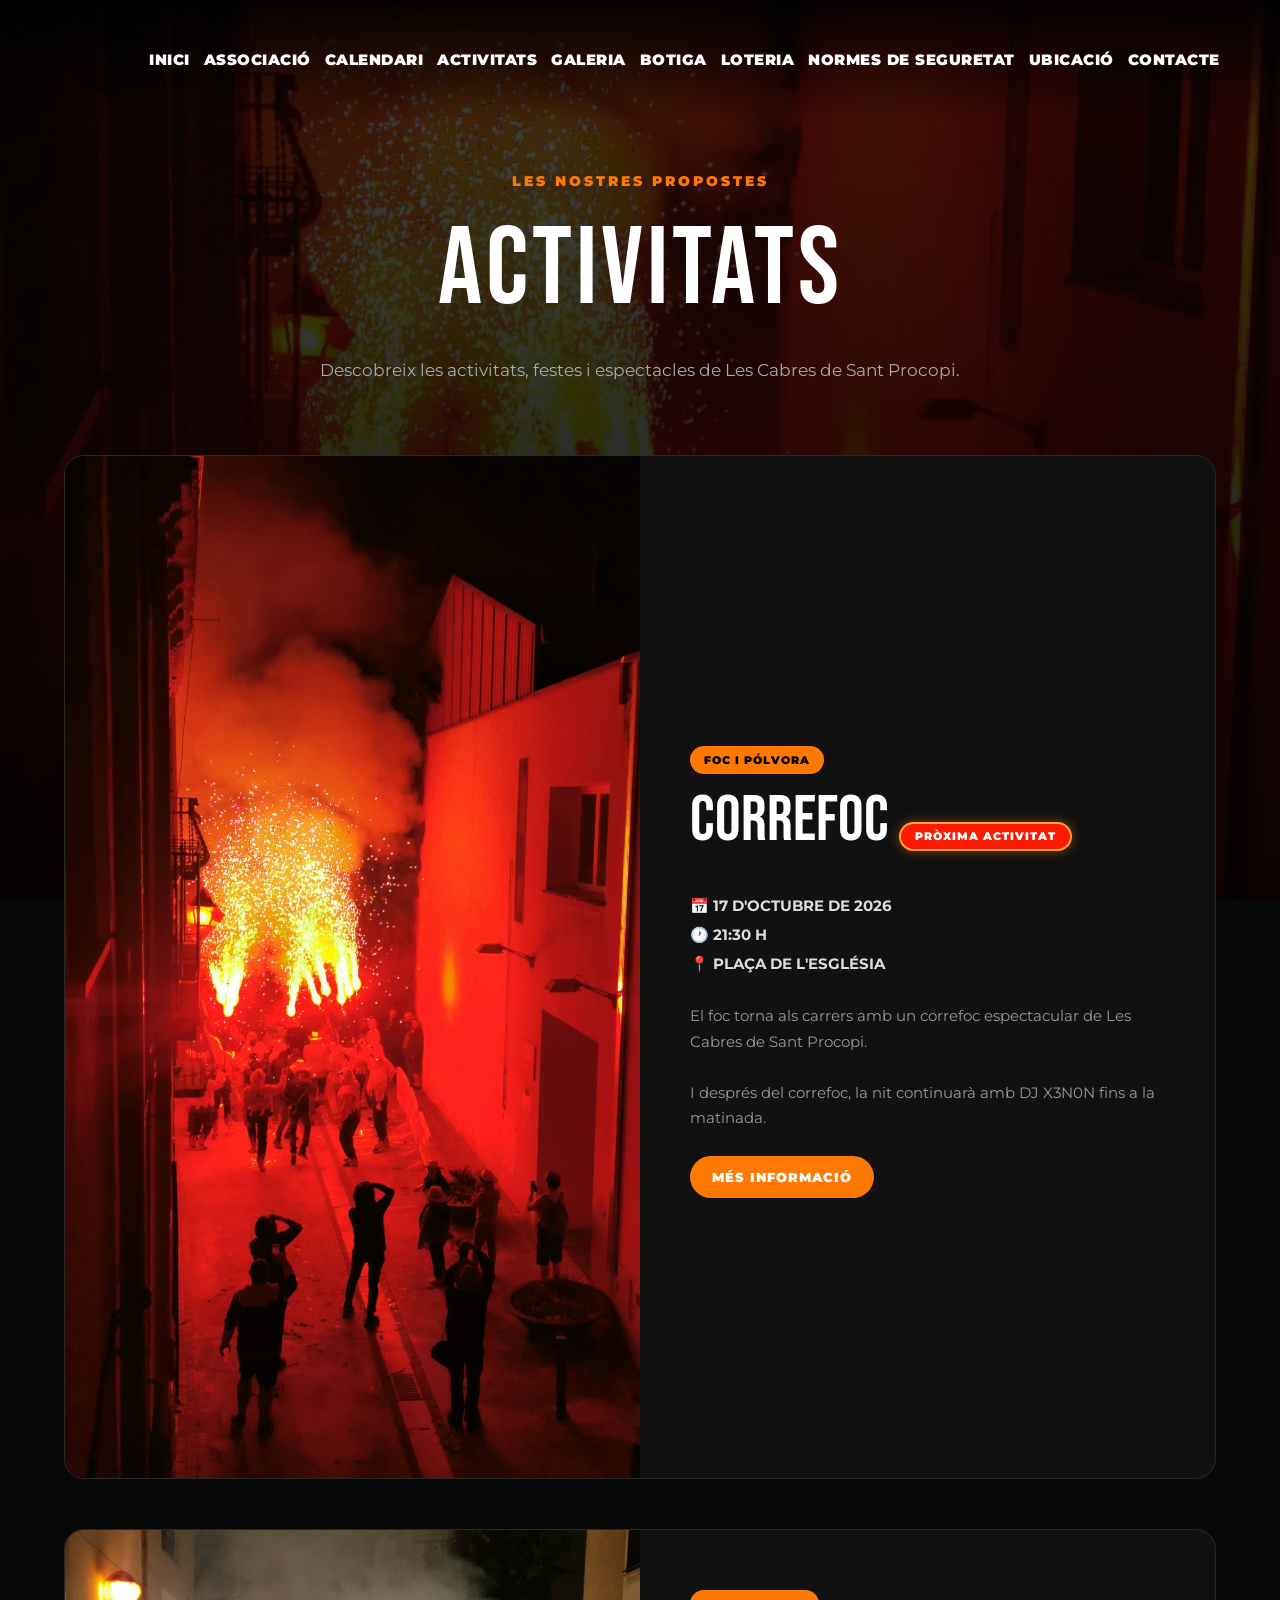
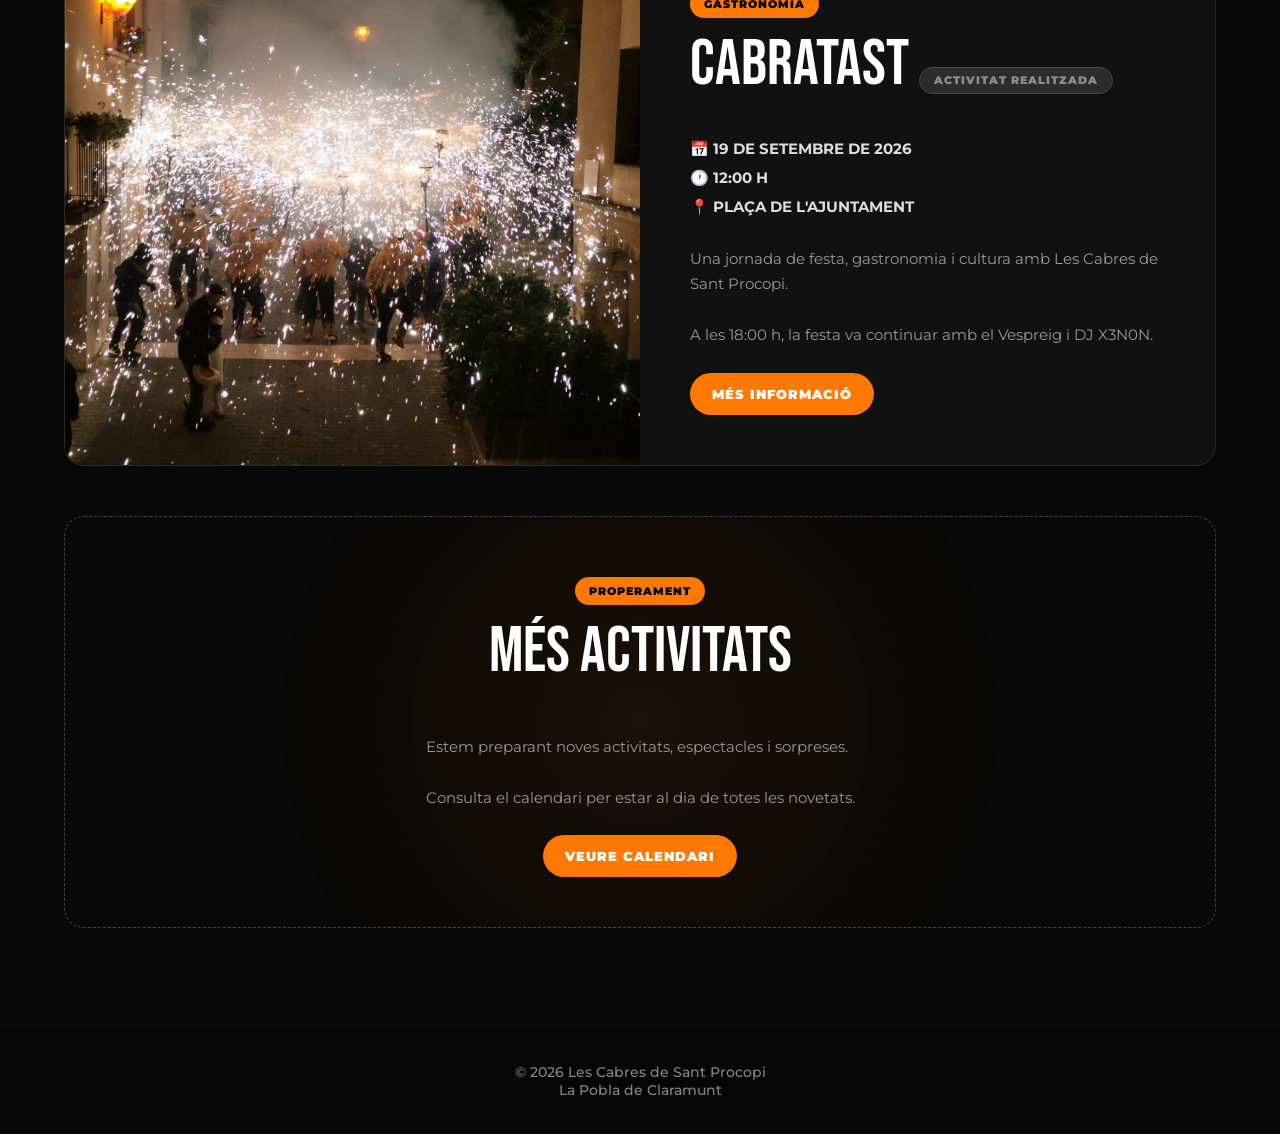
==== commit 4e745ede: "agregar pagina loteria + arreglar imagenes" ====
--- a/activitats.html
+++ b/activitats.html
@@ -36,6 +36,7 @@
             <a href="activitats.html">ACTIVITATS</a>
             <a href="galeria.html">GALERIA</a>
             <a href="botiga.html">BOTIGA</a>
+            <a href="loteria.html">LOTERIA</a>
             <a href="normes de seguretat.html">NORMES DE SEGURETAT</a>
             <a href="ubicacio.html">UBICACIÓ</a>
             <a href="contacte.html">CONTACTE</a>
--- a/css/estil.css
+++ b/css/estil.css
@@ -4898,4 +4898,213 @@
             30px;
     }
 
+}
+
+/* =========================================
+   PÀGINA LOTERIA DE NADAL
+   LES CABRES DE SANT PROCOPI
+========================================= */
+
+.pagina-loteria {
+    max-width: 1150px;
+    margin: 0 auto;
+    padding: 60px 25px 90px;
+}
+
+/* PRESENTACIÓ */
+
+.loteria-presentacio {
+    max-width: 800px;
+    margin: 0 auto 70px;
+    text-align: center;
+}
+
+.loteria-icona {
+    font-size: 60px;
+    margin-bottom: 15px;
+    filter: drop-shadow(0 0 12px rgba(255, 120, 0, 0.45));
+}
+
+.loteria-etiqueta {
+    color: #ff7800;
+    font-size: 13px;
+    font-weight: 800;
+    letter-spacing: 4px;
+    margin-bottom: 15px;
+}
+
+.loteria-presentacio h2 {
+    font-family: 'Anton', sans-serif;
+    font-size: clamp(34px, 5vw, 55px);
+    line-height: 1.15;
+    margin: 0 0 25px;
+}
+
+.loteria-presentacio h2 span {
+    color: #ff7800;
+}
+
+.loteria-descripcio {
+    max-width: 650px;
+    margin: 0 auto 35px;
+    color: #c5c5c5;
+    font-size: 16px;
+    line-height: 1.8;
+}
+
+/* NÚMERO */
+
+.loteria-boto-numero {
+    max-width: 440px;
+    margin: 0 auto 30px;
+    padding: 30px 20px;
+    background: linear-gradient(145deg, #1b1b1b, #101010);
+    border: 2px solid #ff7800;
+    border-radius: 18px;
+    box-shadow:
+        0 0 25px rgba(255, 120, 0, 0.15),
+        inset 0 0 20px rgba(255, 120, 0, 0.04);
+}
+
+.loteria-numero-etiqueta {
+    display: block;
+    color: #aaa;
+    font-size: 12px;
+    font-weight: 800;
+    letter-spacing: 3px;
+}
+
+.loteria-numero {
+    margin: 15px 0;
+    color: #ff7800;
+    font-family: 'Anton', sans-serif;
+    font-size: clamp(52px, 10vw, 82px);
+    letter-spacing: 8px;
+    line-height: 1.2;
+    text-shadow: 0 0 20px rgba(255, 120, 0, 0.2);
+}
+
+.loteria-numero-peu {
+    display: block;
+    color: #ddd;
+    font-size: 13px;
+}
+
+/* BOTÓ D'INSTAGRAM */
+
+.loteria-boto-instagram {
+    display: inline-block;
+    margin: 0 auto;
+    padding: 16px 25px;
+    background: #ff7800;
+    color: #111;
+    border: 2px solid #ff7800;
+    border-radius: 8px;
+    font-weight: 900;
+    font-size: 14px;
+    text-align: center;
+    text-decoration: none;
+    transition:
+        background 0.25s ease,
+        color 0.25s ease,
+        transform 0.25s ease,
+        box-shadow 0.25s ease;
+}
+
+.loteria-boto-instagram:hover {
+    background: transparent;
+    color: #ff7800;
+    transform: translateY(-3px);
+    box-shadow: 0 0 20px rgba(255, 120, 0, 0.2);
+}
+
+.loteria-nota {
+    color: #999;
+    font-size: 13px;
+    line-height: 1.7;
+    margin-top: 18px;
+}
+
+/* TARGETES INFORMATIVES */
+
+.loteria-informacio {
+    display: grid;
+    grid-template-columns: repeat(3, minmax(0, 1fr));
+    gap: 22px;
+}
+
+.loteria-targeta {
+    padding: 30px 24px;
+    text-align: center;
+    background: #141414;
+    border: 1px solid #2b2b2b;
+    border-radius: 14px;
+    transition:
+        transform 0.3s ease,
+        border-color 0.3s ease;
+}
+
+.loteria-targeta:hover {
+    transform: translateY(-5px);
+    border-color: #ff7800;
+}
+
+.loteria-targeta>span {
+    display: block;
+    font-size: 35px;
+    margin-bottom: 15px;
+}
+
+.loteria-targeta h3 {
+    color: #fff;
+    font-family: 'Montserrat', sans-serif;
+    font-size: 17px;
+    font-weight: 800;
+    margin: 0 0 12px;
+}
+
+.loteria-targeta p {
+    color: #aaa;
+    font-size: 14px;
+    line-height: 1.7;
+    margin: 0;
+}
+
+/* ADAPTACIÓ A MÒBILS */
+
+@media (max-width: 750px) {
+    .pagina-loteria {
+        padding: 45px 18px 60px;
+    }
+
+    .loteria-presentacio {
+        margin-bottom: 50px;
+    }
+
+    .loteria-descripcio {
+        font-size: 14px;
+    }
+
+    .loteria-boto-numero {
+        padding: 25px 15px;
+    }
+
+    .loteria-numero {
+        letter-spacing: 5px;
+    }
+
+    .loteria-boto-instagram {
+        max-width: 100%;
+        font-size: 12px;
+        padding: 15px 18px;
+    }
+
+    .loteria-informacio {
+        grid-template-columns: 1fr;
+        gap: 15px;
+    }
+
+    .loteria-targeta {
+        padding: 25px 20px;
+    }
 }
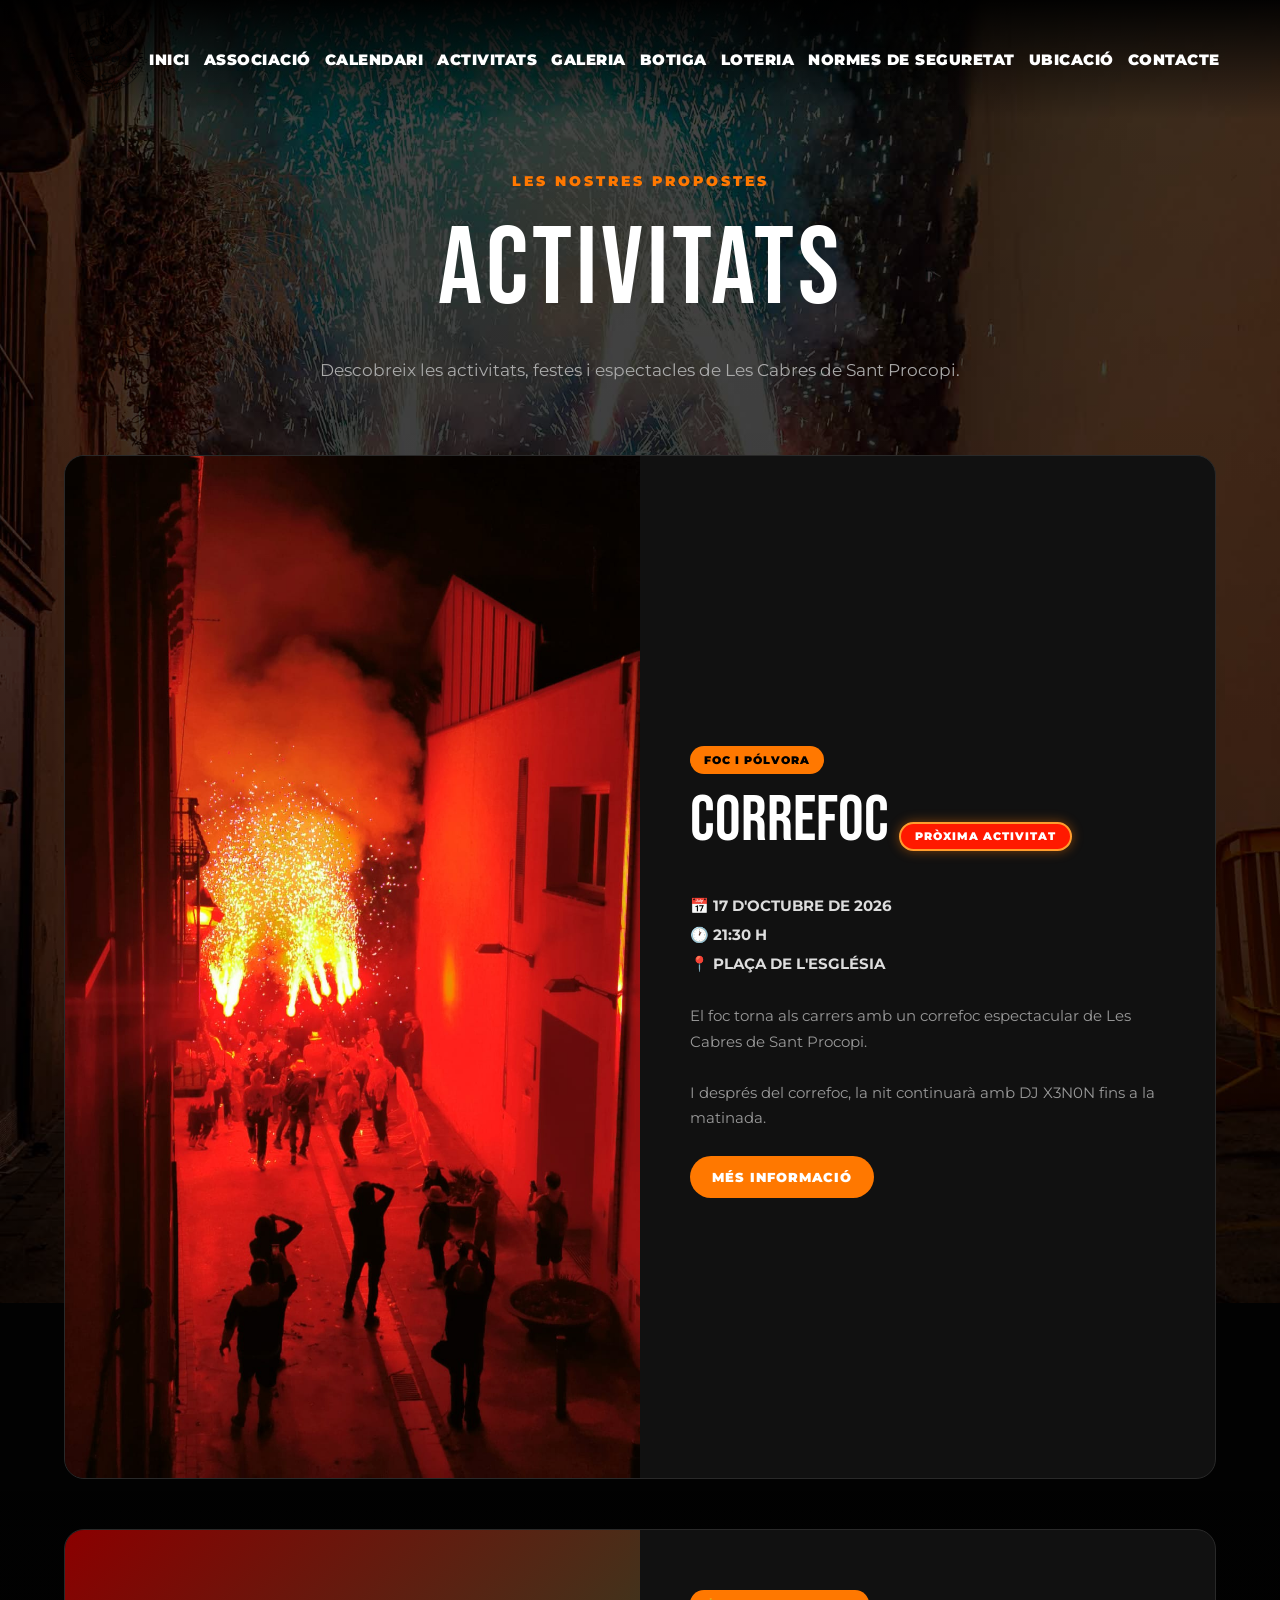
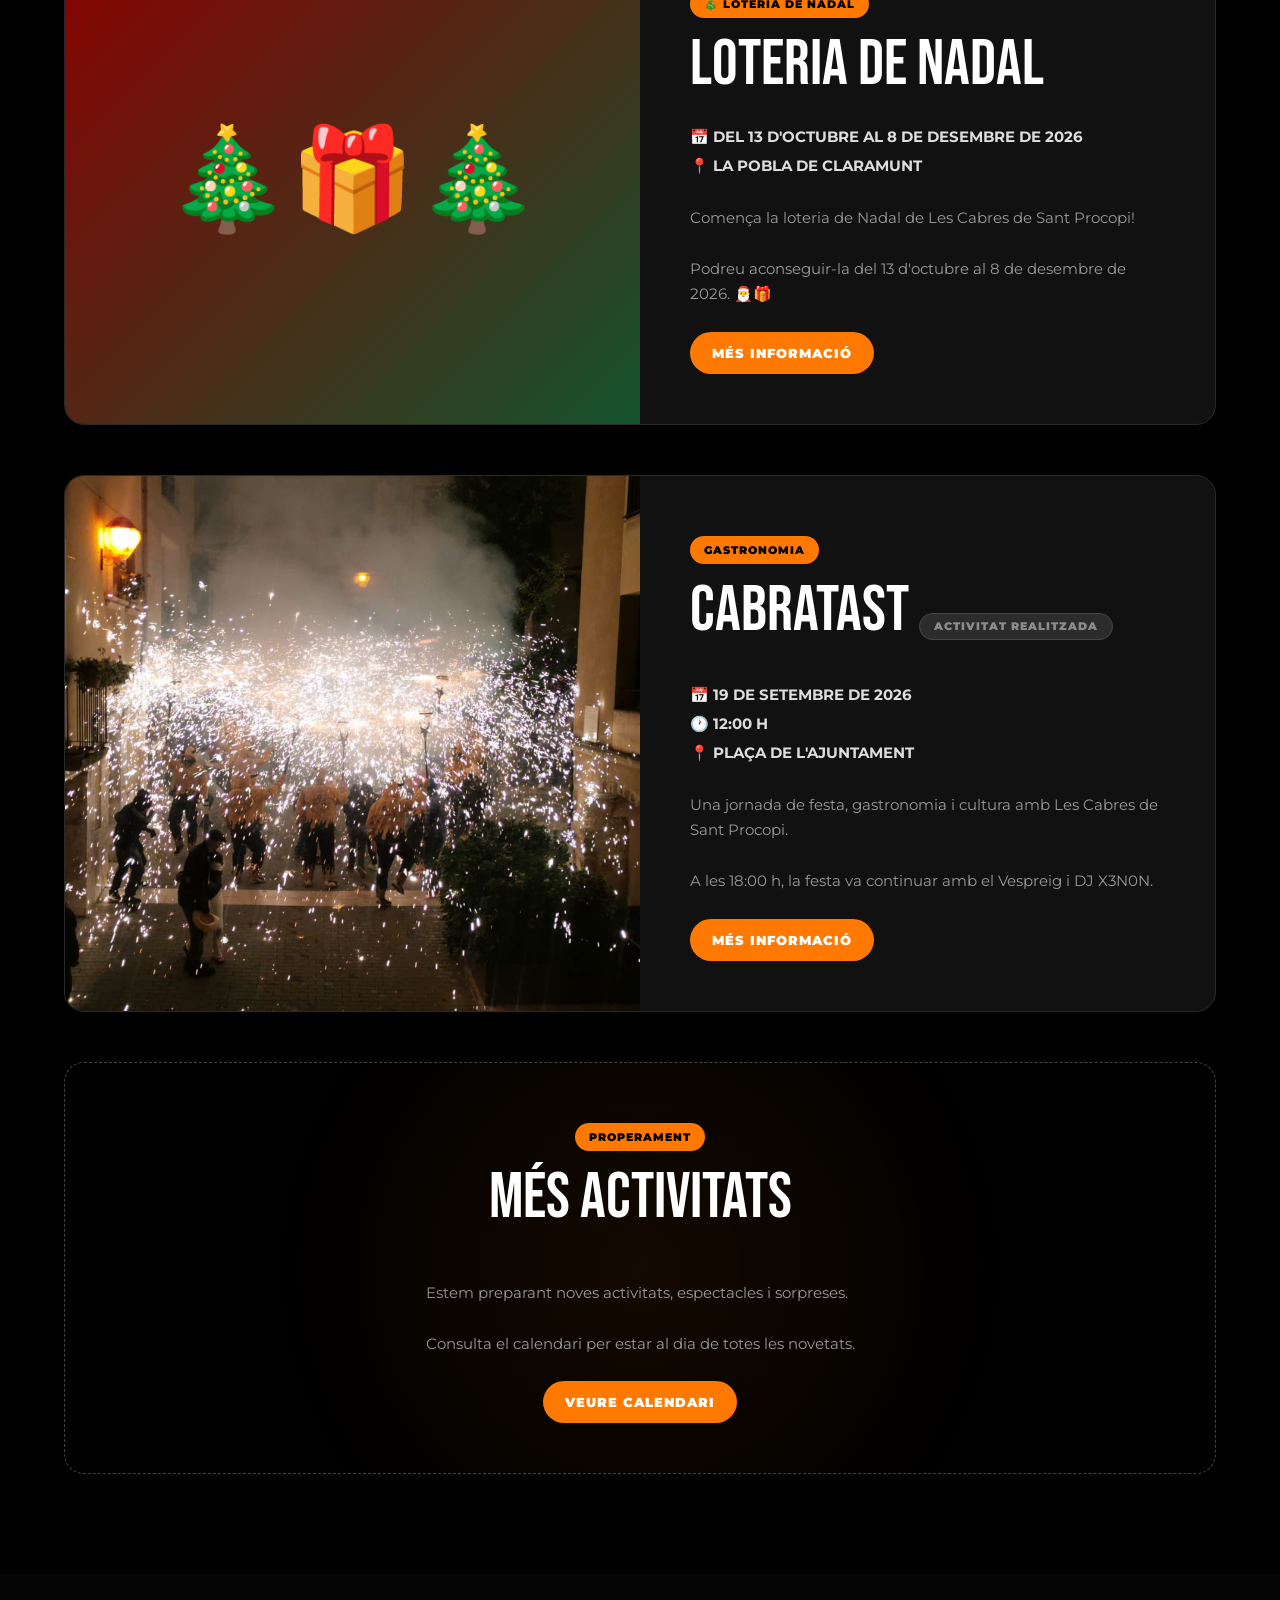
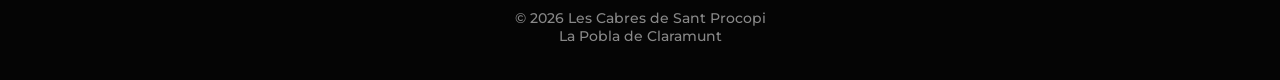
==== commit 1f937990: "actualització calendari" ====
--- a/activitats.html
+++ b/activitats.html
@@ -128,6 +128,49 @@
                 </div>
 
             </article>
+
+            <!-- LOTERIA DE NADAL -->
+
+            <article class="targeta-activitat">
+
+                <div class="imatge-activitat"
+                    style="display: flex; align-items: center; justify-content: center; font-size: 100px; background: linear-gradient(135deg, #8b0000, #14532d);">
+                    🎄🎁🎄
+                </div>
+
+                <div class="contingut-activitat">
+
+                    <span class="etiqueta-activitat">
+                        🎄 LOTERIA DE NADAL
+                    </span>
+
+                    <h2>
+                        LOTERIA DE NADAL
+                    </h2>
+
+                    <p class="data-activitat">
+                        📅 DEL 13 D'OCTUBRE AL 8 DE DESEMBRE DE 2026
+                    </p>
+
+                    <p class="lloc-activitat">
+                        📍 LA POBLA DE CLARAMUNT
+                    </p>
+
+                    <p class="descripcio-activitat">
+                        Comença la loteria de Nadal de Les Cabres de Sant Procopi!
+                        <br><br>
+                        Podreu aconseguir-la del 13 d'octubre al 8 de desembre de 2026.
+                        🎅🎁
+                    </p>
+
+                    <a href="loteria.html" class="boto">
+                        MÉS INFORMACIÓ
+                    </a>
+
+                </div>
+
+            </article>
+
             <!-- CABRATAST -->
 
             <article class="targeta-activitat">
@@ -137,7 +180,6 @@
                     <img src="imatges/foto2.jpg" alt="Cabratast">
 
                 </div>
-
 
                 <div class="contingut-activitat">
 
--- a/css/estil.css
+++ b/css/estil.css
@@ -467,7 +467,7 @@
     background:
         linear-gradient(rgba(0, 0, 0, 0.55),
             rgba(0, 0, 0, 0.9)),
-        url("../imatges/foto3.jpg");
+        url("../imatges/foto8.jpg");
 
     background-size: cover;
 
@@ -1033,7 +1033,7 @@
     background:
         linear-gradient(rgba(0, 0, 0, 0.35),
             rgba(0, 0, 0, 0.95)),
-        url("../imatges/foto3.jpg");
+        url("../imatges/foto8.jpg");
 
     background-size: cover;
 
@@ -1296,7 +1296,7 @@
     background:
         linear-gradient(rgba(0, 0, 0, 0.6),
             rgba(0, 0, 0, 0.9)),
-        url("../imatges/foto2.jpg");
+        url("../imatges/foto8.jpg");
 
     background-size: cover;
 
@@ -1404,7 +1404,7 @@
     background:
         linear-gradient(rgba(0, 0, 0, 0.70),
             rgba(0, 0, 0, 0.88)),
-        url("../imatges/foto2.jpg") center/cover no-repeat;
+        url("../imatges/foto8.jpg") center/cover no-repeat;
 }
 
 .hero-cabratast::after {
@@ -1652,7 +1652,7 @@
     background:
         linear-gradient(rgba(0, 0, 0, 0.65),
             rgba(0, 0, 0, 0.85)),
-        url("../imatges/foto3.jpg") center/cover no-repeat;
+        url("../imatges/foto8.jpg") center/cover no-repeat;
 }
 
 .vespreig-contingut {
@@ -1705,7 +1705,7 @@
     background:
         linear-gradient(rgba(0, 0, 0, 0.72),
             rgba(0, 0, 0, 0.92)),
-        url("../imatges/foto3.jpg");
+        url("../imatges/foto8.jpg");
 
     background-size: cover;
 
@@ -5107,4 +5107,59 @@
     .loteria-targeta {
         padding: 25px 20px;
     }
+}
+
+/* =====================================================
+   FONS FOTO8 A TOTA LA PÀGINA (EXCEPTE LA INICI)
+   Mateix efecte que ACTIVITATS: imatge fosca fixa a tota la pàgina.
+   La portada i la secció "La nostra botiga" de l'inici es conserven.
+===================================================== */
+
+/* Les pàgines interiors fan servir foto8 com a fons de tota la pàgina. */
+body:not(:has(.portada)) {
+    background:
+        linear-gradient(rgba(0, 0, 0, 0.72), rgba(0, 0, 0, 0.92)),
+        url("../imatges/foto8.jpg") center center / cover fixed no-repeat;
+    background-color: #080808;
+}
+
+/* Evita que el fons quedi limitat només a la zona del títol/hero. */
+body:not(:has(.portada)) .capcalera-pagina,
+body:not(:has(.portada)) .hero-correfoc,
+body:not(:has(.portada)) .seccio-dj,
+body:not(:has(.portada)) .hero-cabratast,
+body:not(:has(.portada)) .seccio-vespreig,
+body:not(:has(.portada)) .pagina-activitats {
+    background: transparent;
+    background-image: none;
+}
+
+/* La pàgina d'activitats manté el mateix fons global que la resta. */
+body:not(:has(.portada)) .pagina-activitats {
+    min-height: 100vh;
+}
+
+/* DECORACIÓ NADALENCA DEL DIA DE LA LOTERIA */
+.dia.dia-loteria-nadal {
+    background: linear-gradient(135deg, #b5121b, #146b35);
+    border: 3px solid #d4af37;
+    color: white;
+    position: relative;
+}
+
+.dia.dia-loteria-nadal::after {
+    content: "🎄";
+    position: absolute;
+    top: 2px;
+    right: 2px;
+    font-size: 10px;
+}
+
+/* DIA SELECCIONAT AL CALENDARI */
+.dia.seleccionat {
+    background: #ff6600;
+    color: white;
+    border: 2px solid white;
+    transform: scale(1.05);
+    transition: all 0.2s ease;
 }
